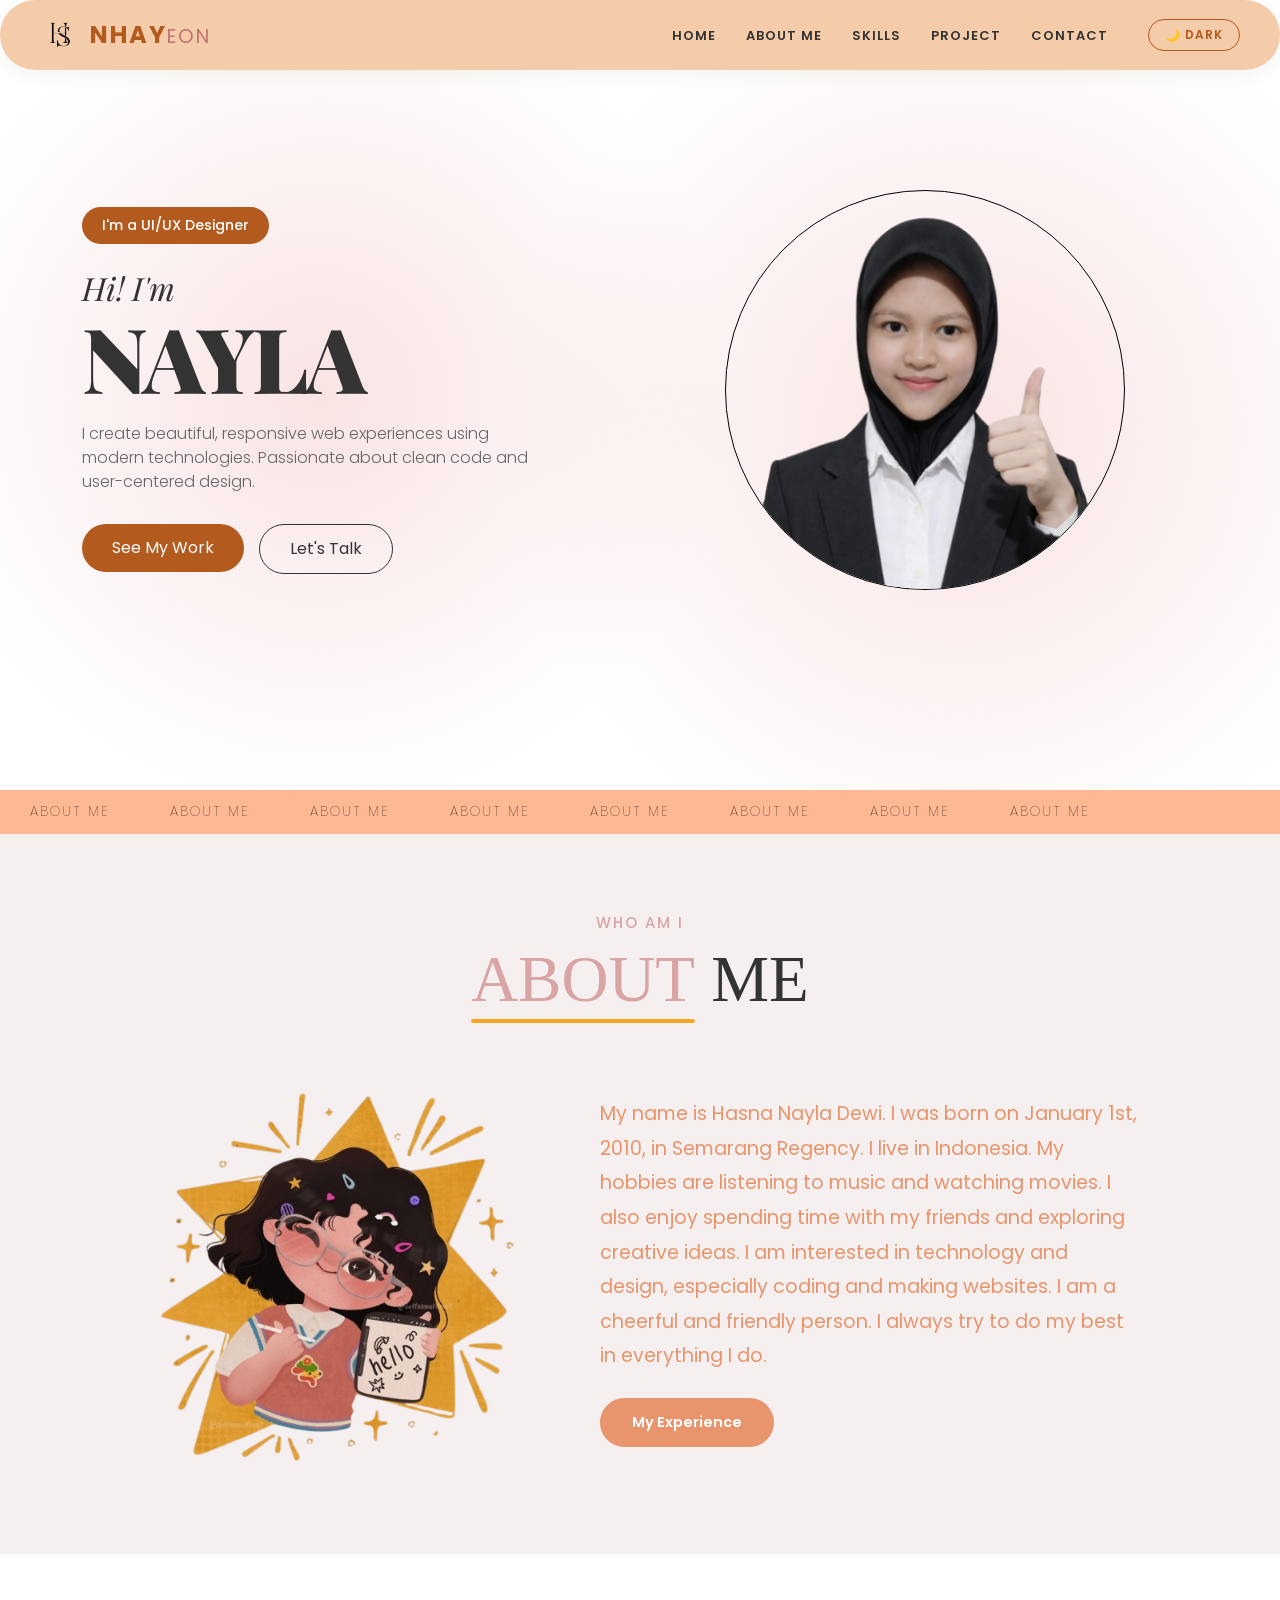
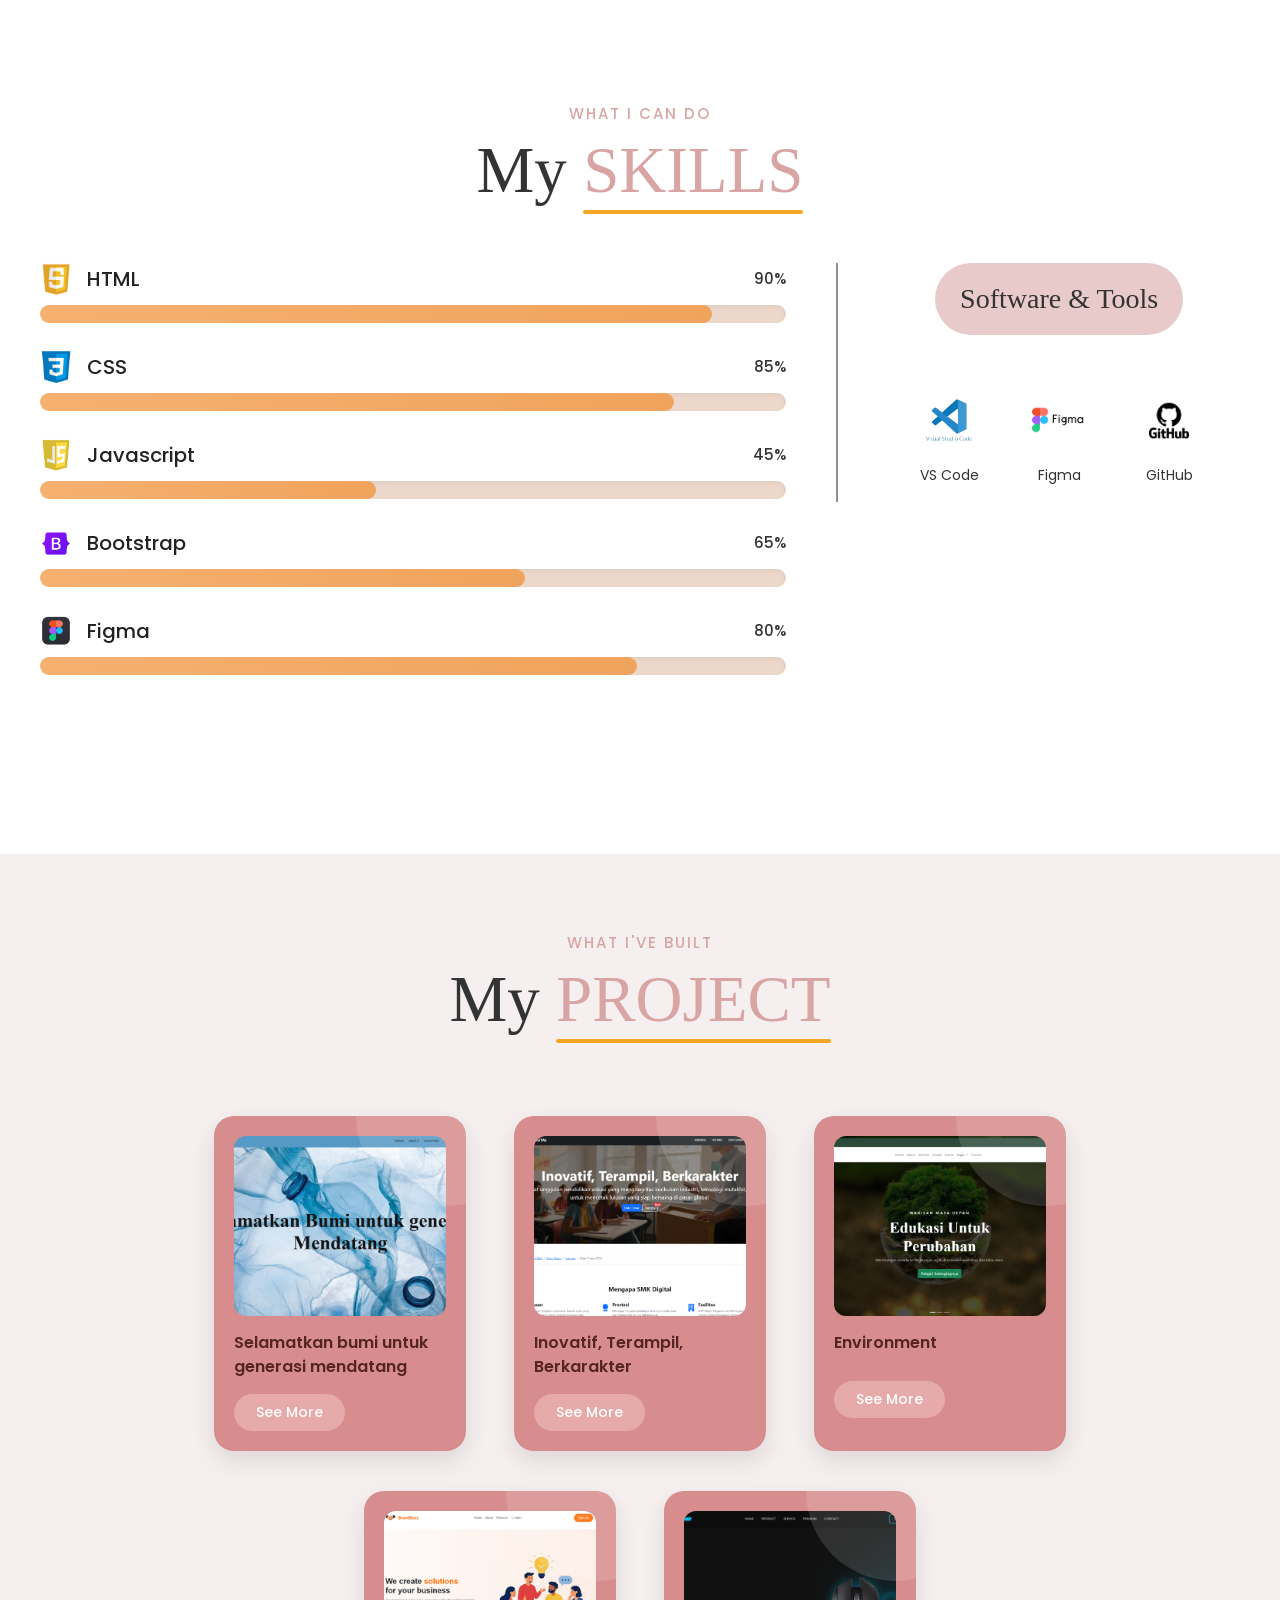
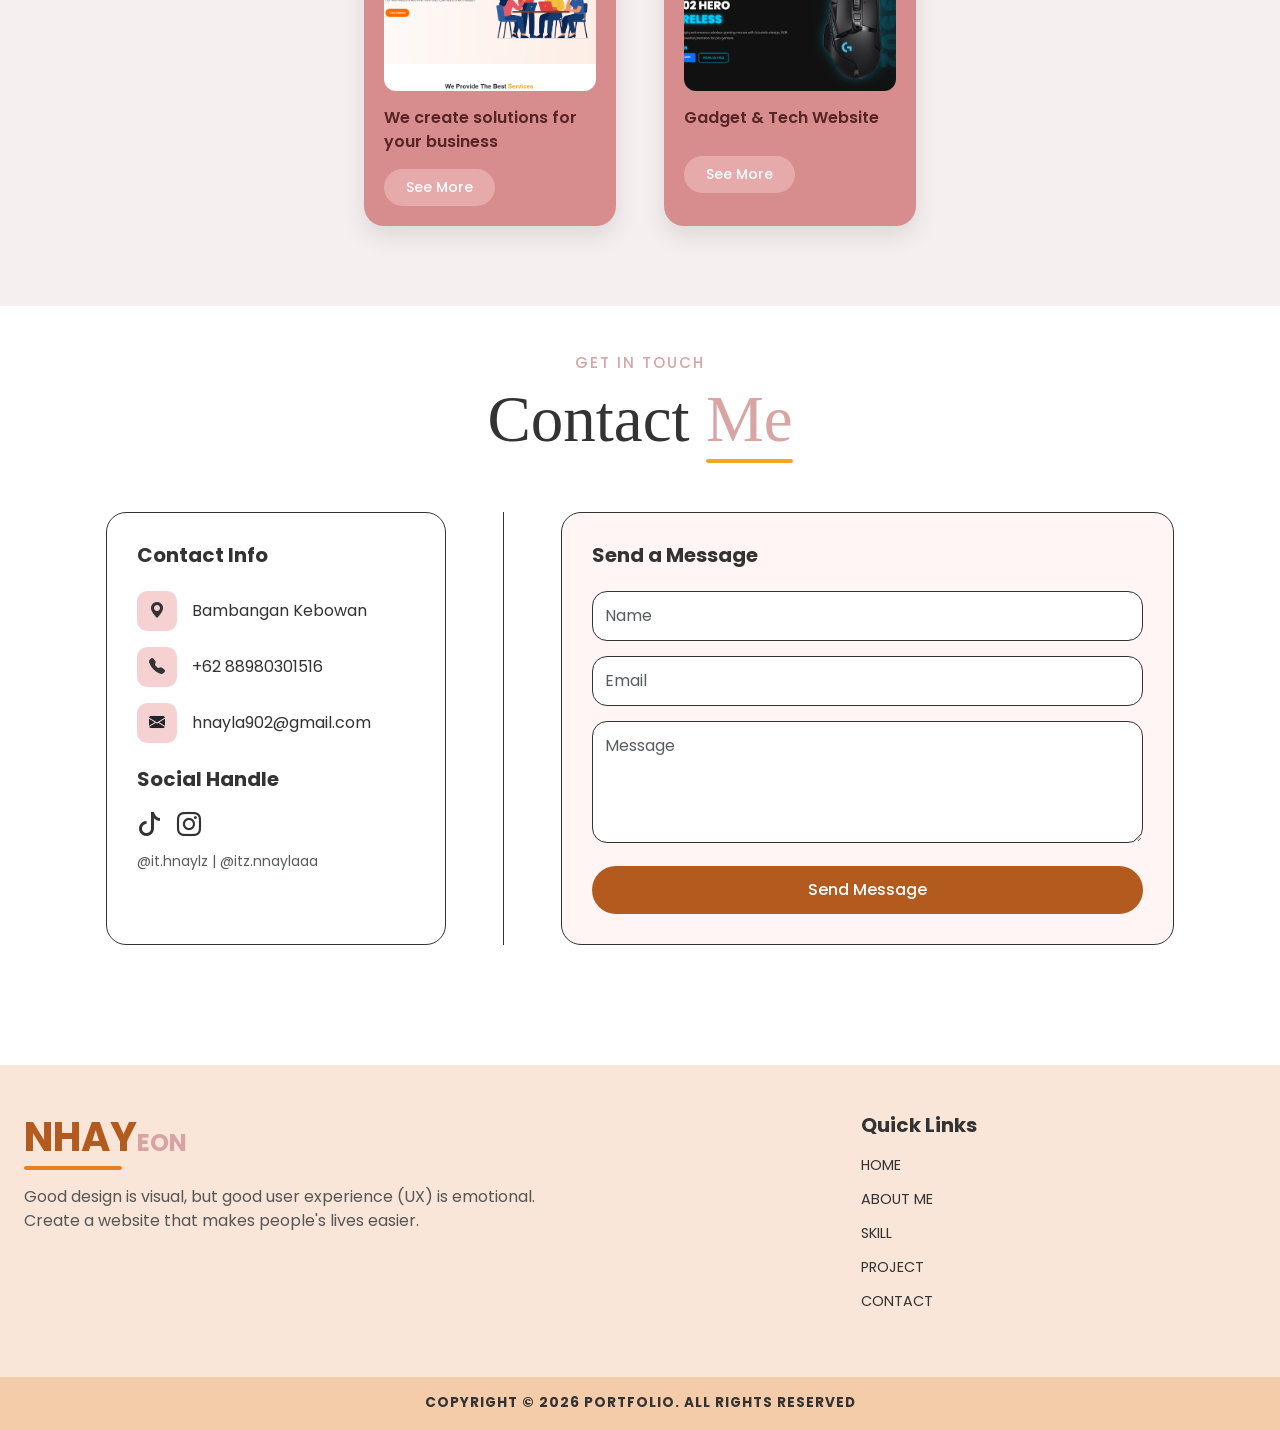
==== index.html @ 0f987a3c "Add files via upload" ====
<!DOCTYPE html>
<html lang="id">
<head>
    <meta charset="UTF-8">
    <meta name="viewport" content="width=device-width, initial-scale=1.0">
    <title>Nayla Portfolio |</title>

    <!-- Bootstrap -->
    <link href="https://cdn.jsdelivr.net/npm/bootstrap@5.3.3/dist/css/bootstrap.min.css" rel="stylesheet">
    <!-- Icons -->
    <link rel="stylesheet" href="https://cdn.jsdelivr.net/npm/bootstrap-icons@1.11.0/font/bootstrap-icons.css">
    <!-- Animation -->
    <link rel="stylesheet" href="https://cdnjs.cloudflare.com/ajax/libs/animate.css/4.1.1/animate.min.css"/>
    <!-- Google Font -->
    <link href="https://fonts.googleapis.com/css2?family=Poppins:wght@300;400;500;600;700&family=Playfair+Display:wght@700&family=Great+Vibes&display=swap" rel="stylesheet">
    <!-- CSS -->
    <link rel="stylesheet" href="style.css">
</head>

<body>

<!-- HEADER -->
<header class="sticky-top animate__animated animate__fadeIn">
    <nav class="navbar d-flex justify-content-between align-items-center">

        <div class="logo">
            <img src="img/logo.png" alt="Logo" width="40" height="40">
            <div>NHAY<span>EON</span></div>
        </div>

        <ul class="nav-links mb-0">
            <li><a href="#hero">HOME</a></li>
            <li><a href="#about">ABOUT ME</a></li>
            <li><a href="#skill">SKILLS</a></li>
            <li><a href="#project">PROJECT</a></li>
            <li><a href="#contact">CONTACT</a></li>

        <!-- DARK MODE TOGGLE — tambahan -->
        <button class="dark-toggle" id="darkToggle" aria-label="Toggle dark mode">
            <span class="icon-moon">🌙 DARK</span>
            <span class="icon-sun">☀️ LIGHT</span>
        </button>
        </ul>
    </nav>
</header>


<!-- HERO -->
<section id="hero">
    <div class="container">
        <div class="row align-items-center gy-5">

            <div class="col-lg-6 animate__animated animate__fadeInLeft">

                <div class="badge-uiux">I'm a UI/UX Designer</div>

                <div class="hero-title-sub">Hi! I'm</div>

                <h1 class="hero-title-main">NAYLA</h1>

                <p class="hero-desc">
                    I create beautiful, responsive web experiences using modern technologies.
                    Passionate about clean code and user-centered design.
                </p>

                <div class="d-flex">
                    <a href="#project" style="color: inherit; text-decoration: none;"><button class="btn btn-work">See My Work</button></a>
                    <button class="btn btn-talk">Let's Talk</button>
                </div>

            </div>

            <div class="col-lg-6 profile-section animate__animated animate__zoomIn">

                <div class="profile-img-container">
                    <img src="img/foto1.png" alt="Nayla Profile" class="profile-img-main">
                    <div class="profile-circle-pulse"></div>
                </div>

            </div>

        </div>
    </div>
</section>


<!-- MARQUEE -->
<div class="marquee-wrap">
    <div class="marquee-inner">
        <span>About Me</span>
        <span>About Me</span>
        <span>About Me</span>
        <span>About Me</span>
        <span>About Me</span>
        <span>About Me</span>
        <span>About Me</span>
        <span>About Me</span>
    </div>
</div>


<!-- ABOUT -->
<section id="about">

    <h5 class="small-title">WHO AM I</h5>

    <h1 class="main-title">
        <span>ABOUT</span> ME
    </h1>

    <div class="about-inner reveal">

        <div class="about-image">
            <img src="img/about.png" alt="Hasna Nayla">
        </div>

        <div class="about-text">

            <p>
                My name is Hasna Nayla Dewi. I was born on January 1st, 2010, in Semarang Regency.
                I live in Indonesia. My hobbies are listening to music and watching movies.
                I also enjoy spending time with my friends and exploring creative ideas.

                I am interested in technology and design, especially coding and making websites.
                I am a cheerful and friendly person. I always try to do my best in everything I do.
            </p>

            <a href="./experience.html" class="btn-experience">My Experience</a>

        </div>

    </div>

</section>


<!-- SKILLS -->
<section class="skills-section" id="skill">

    <div class="skills-container">

        <h5 class="small-title">WHAT I CAN DO</h5>

        <h1 class="main-title">
            My <span>SKILLS</span>
        </h1>

        <div class="skills-wrapper">

            <!-- KIRI -->
            <div class="left-side">

                <div class="skill">

                    <div class="skill-top">
                        <div class="skill-name">
                            <img src="img/HTML.png" alt="" class="skill-icon">
                            HTML
                        </div>

                        <div class="percent">90%</div>
                    </div>

                    <div class="progress">
                        <div class="progress-bar" style="width:90%;"></div>
                    </div>

                </div>

                <div class="skill">

                    <div class="skill-top">
                        <div class="skill-name">
                            <img src="img/CSS.jpg" alt="" class="skill-icon">
                            CSS
                        </div>

                        <div class="percent">85%</div>
                    </div>

                    <div class="progress">
                        <div class="progress-bar" style="width:85%;"></div>
                    </div>

                </div>

                <div class="skill">

                    <div class="skill-top">
                        <div class="skill-name">
                            <img src="img/Java script.png" alt="" class="skill-icon">
                            Javascript
                        </div>

                        <div class="percent">45%</div>
                    </div>

                    <div class="progress">
                        <div class="progress-bar" style="width:45%;"></div>
                    </div>

                </div>

                <div class="skill">

                    <div class="skill-top">
                        <div class="skill-name">
                            <img src="img/Bootstrap.png" alt="" class="skill-icon">
                            Bootstrap
                        </div>

                        <div class="percent">65%</div>
                    </div>

                    <div class="progress">
                        <div class="progress-bar" style="width:65%;"></div>
                    </div>

                </div>

                <div class="skill">

                    <div class="skill-top">
                        <div class="skill-name">
                            <img src="img/figma (2).png" alt="" class="skill-icon">
                            Figma
                        </div>

                        <div class="percent">80%</div>
                    </div>

                    <div class="progress">
                        <div class="progress-bar" style="width:80%;"></div>
                    </div>

                </div>

            </div>


            <!-- KANAN -->
            <div class="right-side">

                <div class="tools-title">
                    Software & Tools
                </div>

                <div class="tools">

                    <div class="tool">
                        <img src="img/vcode.png" alt="" class="tool-img">
                        <p>VS Code</p>
                    </div>

                    <div class="tool">
                        <img src="img/figma.png" alt="" class="tool-img">
                        <p>Figma</p>
                    </div>

                    <div class="tool">
                        <img src="img/github.png" alt="" class="tool-img">
                        <p>GitHub</p>
                    </div>

                </div>

            </div>

        </div>

    </div>

</section>


<!-- PROJECT -->
<section class="project-section" id="project">

    <div class="container-fluid px-4">

        <h5 class="small-title">WHAT I'VE BUILT</h5>

        <h1 class="main-title">
            My <span>PROJECT</span>
        </h1>

        <!-- CARD -->
        <div class="row justify-content-center gx-5 gy-4 mt-4">

            <div class="col-lg-3 col-md-4 col-10">
                <div class="card-project">
                    <img src="img/project (1).png" alt="">
                    <h5>Selamatkan bumi untuk generasi mendatang</h5>
                    <a href="https://hnayla902-cell.github.io/kolaborasi-1/" target="_blank">
                    <button>See More</button></a>
                </div>
            </div>

            <div class="col-lg-3 col-md-4 col-10">
                <div class="card-project">
                    <img src="img/project (2).png" alt="">
                    <h5>Inovatif, Terampil, Berkarakter</h5>
                    <a href="https://hnayla902-cell.github.io/tugas2-bootstrap/" target="_blank">
                    <button>See More</button>
                    </a>
                </div>
            </div>

            <div class="col-lg-3 col-md-4 col-10">
                <div class="card-project">
                    <img src="img/project (3).png" alt="">
                    <h5>Environment</h5>
                    <a href="https://hnayla902-cell.github.io/tugas3-environment/" target="_blank">
                    <button>See More</button>
                    </a>
                </div>
            </div>

        </div>

        <!-- BOTTOM CARD -->
        <div class="row justify-content-center gx-5 gy-4 mt-3">

            <div class="col-lg-3 col-md-4 col-10">
                <div class="card-project">
                    <img src="img/project (4).png" alt="">
                    <h5>We create solutions for your business</h5>
                    <a href="https://hnayla902-cell.github.io/tugas-4/" target="_blank">
                    <button>See More</button>
                    </a>
                </div>
            </div>

            <div class="col-lg-3 col-md-4 col-10">
                <div class="card-project">
                    <img src="img/project (5).png" alt="">
                    <h5>Gadget & Tech Website</h5>
                    <a href="https://hnayla902-cell.github.io/tugas-5/" target="_blank">
                    <button>See More</button>
                    </a>
                </div>
            </div>

        </div>

    </div>

</section>


<br><br>


<!-- CONTACT -->
<div class="container mb-5" id="contact">
    <div class="container-fluid px-4">

        <h5 class="small-title">GET IN TOUCH</h5>

        <h1 class="main-title">
            Contact <span>Me</span>
        </h1>

        <div class="row g-4 align-items-stretch">

            <!-- KIRI -->
            <div class="col-md-4 animate__animated animate__fadeInLeft">
                <div class="info-card">

                    <h5 class="fw-bold mb-4">Contact Info</h5>

                    <div class="d-flex align-items-center mb-3">
                        <div class="icon-box">
                            <a href="https://maps.app.goo.gl/WXdo3cpwNAMryrCG6" style="color: inherit; text-decoration: none;">
                              <i class="bi bi-geo-alt-fill"></i>
                            </a>
                        </div>
                        <span>Bambangan Kebowan</span>
                    </div>

                    <div class="d-flex align-items-center mb-3">
                        <div class="icon-box">
                            <a href="https://wa.me/qr/FAAOBJXTXY5ZD1" style="color: inherit; text-decoration: none;">
                            <i class="bi bi-telephone-fill"></i>
                            </a>
                        </div>
                        <span>+62 88980301516</span>
                    </div>

                    <div class="d-flex align-items-center mb-4">
                        <div class="icon-box text-dark">
                            <a href="mailto:hnayla902@gmail.com" style="color: inherit; text-decoration: none;">
                            <i class="bi bi-envelope-fill"></i>
                            </a>
                        </div>
                        <span>hnayla902@gmail.com</span>
                    </div>

                    <h5 class="fw-bold mb-3">Social Handle</h5>

                    <div class="d-flex gap-3 fs-4">

                        <a href="https://www.tiktok.com/@it.hnaylz?_r=1&_t=ZS-96N2qvSGrjd" target="_blank" style="color: inherit; text-decoration: none;">
                        <i class="bi bi-tiktok"></i>
                        </a>

                        <a href="https://www.instagram.com/itz.nnaylaaa?igsh=MW1uc25hOW0zZWNlaA==" target="_blank" style="color: inherit; text-decoration: none;">
                        <i class="bi bi-instagram"></i>
                        </a>

                    </div>

                    <small class="text-muted mt-2 d-block">
                        @it.hnaylz | @itz.nnaylaaa
                    </small>

                </div>
            </div>

            <!-- LINE -->
            <div class="col-md-1 d-none d-md-block">
                <div class="vertical-line"></div>
            </div>

            <!-- KANAN -->
            <div class="col-md-7 animate__animated animate__fadeInRight">
                <div class="form-card">

                    <h5 class="fw-bold mb-4">Send a Message</h5>

                    <form>
                        <input type="text" class="form-control" placeholder="Name">

                        <input type="email" class="form-control" placeholder="Email">

                        <textarea class="form-control" rows="4" placeholder="Message"></textarea>

                        <button type="submit" class="btn btn-send mt-2">
                            Send Message
                        </button>
                    </form>

                </div>
            </div>

        </div>
    </div>
</div>

<br/>

<!-- FOOTER -->
<footer class="footer-top py-5 mt-5">

    <div class="container-fluid px-4">

        <div class="row align-items-start gy-4">

            <!-- KIRI -->
            <div class="col-md-8 mb-4 mb-md-0" data-aos="fade-up">

                <div class="logo-wrapper">

                    <h3 class="fw-bold nhay-logo mb-0">
                        NHAY<span>EON</span>
                    </h3>

                    <div class="line-decor"></div>

                </div>

                <p class="text-muted">
                    Good design is visual, but good user experience (UX) is emotional.
                    <br>
                    Create a website that makes people's lives easier.
                </p>

            </div>

            <!-- KANAN -->
            <div class="col-md-4">

                <h5 class="fw-bold mb-3">Quick Links</h5>

                <ul class="list-unstyled quick-links">

                    <li><a href="#hero">HOME</a></li>

                    <li><a href="#about">ABOUT ME</a></li>

                    <li><a href="#skill">SKILL</a></li>

                    <li><a href="#project">PROJECT</a></li>

                    <li><a href="#contact">CONTACT</a></li>

                </ul>

            </div>

        </div>

    </div>

</footer>

<!-- COPYRIGHT -->
<div class="copyright py-3 text-center">
    <p class="mb-0 fw-bold">
        COPYRIGHT © 2026 PORTFOLIO. ALL RIGHTS RESERVED
    </p>
</div>

<!-- SCRIPT -->
<script src="https://unpkg.com/aos@2.3.1/dist/aos.js"></script>

<script>
    AOS.init({
        duration: 1000,
        once: true
    });
</script>

<script src="https://cdn.jsdelivr.net/npm/bootstrap@5.3.0/dist/js/bootstrap.bundle.min.js"></script>

<!-- DARK MODE SCRIPT  -->
<script>
    const toggleBtn = document.getElementById('darkToggle');
    const body = document.body;

    // Cek preferensi tersimpan
    if(localStorage.getItem('darkMode') === 'enabled'){
        body.classList.add('dark-mode');
    }

    toggleBtn.addEventListener('click', function(){
        body.classList.toggle('dark-mode');
        if(body.classList.contains('dark-mode')){
            localStorage.setItem('darkMode', 'enabled');
        } else {
            localStorage.setItem('darkMode', 'disabled');
        }
    });
</script>

</body>
</html>
---- style.css ----
*{ 
    margin: 0;
    padding: 0;
    box-sizing: border-box;
}

:root{
    --accent-peach:#f7e6d4;
    --soft-pink:rgba(245, 209, 209, 0.6);
    --primary-brown:#b35a1f;
    --dark-text:#333;
}

body{ 
    font-family:'Poppins',sans-serif;
    overflow-x:hidden;
    background-color:#fff;
    color:var(--dark-text);
    margin:0;
}

/* Navbar Styling */
header{
    padding: 0;
}

.navbar{
    background-color:#f5ccaa !important;
    backdrop-filter:blur(10px);
    -webkit-backdrop-filter:blur(10px);
    margin:0 auto;
    width:100%;
    border-radius:50px;
    border:none;
    padding:15px 40px;
    box-shadow:0 4px 20px rgba(0, 0, 0, 0.05);
}

.logo{
    display:flex;
    align-items:center;
    gap:10px;
    font-weight:700;
    font-size:1.5rem;
    letter-spacing:2px;
    color:#B35A1F;
    transition:transform 0.3s ease;
    cursor:pointer;
}

.logo span{
    font-size:0.8em;
    font-weight:400;
    color:#c07474;
}

.logo:hover{
    transform:scale(1.05);
}

.nav-links{
    list-style:none;
    display:flex;
    align-items:center;
    gap:30px;
}

.nav-links a{
    position:relative;
    text-decoration:none !important;
    color:#333 !important;
    font-size:13px;
    font-weight:600;
    letter-spacing:1px;
    transition:0.3s ease;
    display:inline-block;
}

.nav-links a::after{
    content:'';
    position:absolute;
    width:0;
    height:2px;
    bottom:-4px;
    left:50%;
    background-color:#B35A1F;
    transition:all 0.3s ease-in-out;
    transform:translateX(-50%);
}

.nav-links a:hover::after{
    width:100%;
}

/* Navbar Scroll Effect */
.navbar.scrolled{
    background-color:rgba(247, 230, 212, 0.95);
    box-shadow:0 10px 30px rgba(0, 0, 0, 0.1);
    margin-top:10px;
}

/* Animasi Navbar */
.nav-links li{
    animation:fadeInDown 0.5s ease forwards;
    opacity:0;
}

.nav-links li:nth-child(1){ animation-delay:0.1s; }
.nav-links li:nth-child(2){ animation-delay:0.2s; }
.nav-links li:nth-child(3){ animation-delay:0.3s; }
.nav-links li:nth-child(4){ animation-delay:0.4s; }
.nav-links li:nth-child(5){ animation-delay:0.5s; }

@keyframes fadeInDown{
    from{
        opacity:0;
        transform:translateY(-20px);
    }
    to{
        opacity:1;
        transform:translateY(0);
    }
}

/* Hero Section */
#hero{
    padding:120px 0;
    position:relative;
    background-image:
        radial-gradient(circle at 25% 45%, var(--soft-pink) 0%, rgba(255, 255, 255, 0) 40%),
        radial-gradient(circle at 75% 50%, var(--soft-pink) 0%, rgba(255, 255, 255, 0) 45%);
    background-repeat:no-repeat;
    overflow:hidden;
}

.badge-uiux{
    background-color:var(--primary-brown);
    color:white;
    padding:8px 20px;
    border-radius:50px;
    font-size:14px;
    display:inline-block;
    margin-bottom:20px;
    font-weight:500;
}

.hero-title-sub{
    font-family:'Playfair Display',serif;
    font-style:italic;
    font-size:32px;
    color:var(--dark-text);
}

.hero-title-main{
    font-family:'Playfair Display',serif;
    font-size:clamp(60px, 8vw, 90px);
    font-weight:900;
    line-height:1;
    margin-bottom:20px;
    letter-spacing:-3px;
    color:var(--dark-text);
}

.hero-desc{
    color:#666;
    max-width:450px;
    margin-bottom:30px;
    font-weight:300;
}

/* Buttons */
.btn-work{
    background-color:var(--primary-brown);
    color:white;
    border-radius:50px;
    padding:12px 30px;
    border:none;
    margin-right:15px;
    transition:0.3s;
}

.btn-talk{
    background-color:transparent;
    color:var(--dark-text);
    border:1px solid var(--dark-text);
    border-radius:50px;
    padding:12px 30px;
    transition:0.3s;
}

.btn-work:hover,
.btn-talk:hover{
    transform:scale(1.05);
}

/* Profile */
.profile-section{
    position:relative;
    display:flex;
    justify-content:center;
    align-items:center;
}

.profile-img-container{
    position:relative;
    width:400px;
    height:400px;
    z-index:10;
}

.profile-img-main{
    width:100%;
    height:100%;
    object-fit:cover;
    border-radius:50%;
    border:1.5px solid #000;
    position:relative;
    z-index:5;
}

.profile-circle-pulse{
    position:absolute;
    top:-10px;
    left:-10px;
    right:-10px;
    bottom:-10px;
    border:2px solid var(--soft-pink);
    border-radius:50%;
    opacity:0;
    animation:pulse-ring 2.5s cubic-bezier(0.215, 0.61, 0.355, 1) infinite;
    z-index:1;
}

@keyframes pulse-ring{
    0%{
        transform:scale(0.95);
        opacity:0;
    }
    50%{
        opacity:0.8;
    }
    100%{
        transform:scale(1.15);
        opacity:0;
    }
}

/* MARQUEE */
.marquee-wrap{
    background:#ffb894;
    color:#000000;
    padding:12px 0;
    overflow:hidden;
    position:relative;
    z-index:1;
    transition:background 0.4s;
}

.marquee-inner{
    display:flex;
    white-space:nowrap;
    animation:marquee 18s linear infinite;
}

.marquee-inner span{
    font-size:0.85rem;
    letter-spacing:2px;
    text-transform:uppercase;
    font-weight:100;
    padding:0 30px;
}

@keyframes marquee{
    from{ transform:translateX(0); }
    to{ transform:translateX(-50%); }
}

/* SECTIONS */
section{
    width:100%;
    min-height:80vh;
    padding:80px 60px;
    position:relative;
    z-index:1;
}

.section-label{
    text-align:center;
    font-size:0.72rem;
    letter-spacing:3px;
    text-transform:uppercase;
    color:#c4a090;
    margin-bottom:8px;
}

/* TITLE */
.small-title{
    text-align:center;
    color:#d8a5a5;
    letter-spacing:2px;
    font-size:15px;
    margin-bottom:15px;
    animation:fadeDown 1s ease;
}

.main-title{
    text-align:center;
    font-size:65px;
    font-family:Georgia, serif;
    line-height:1;
    margin-bottom:60px;
    animation:zoomIn 1s ease;
}

.main-title span{
    color:#d9a4a4;
    position:relative;
}

.main-title span::after{
    content:'';
    width:100%;
    height:4px;
    background:#f5a623;
    position:absolute;
    left:0;
    bottom:-8px;
    border-radius:10px;
}

/* ABOUT */
#about{
    background:#f6efef;
}

.about-inner{
    display:flex;
    align-items:center;
    justify-content:center;
    gap:60px;
    max-width:1000px;
    margin:0 auto;
}

.about-image{
    flex-shrink:0;
}

.about-image img{
    width:400px;
    height:auto;
    display:block;
}

/* Button Experience */
.btn-experience{
    display:inline-block;
    background-color:#e8956d;
    color:#ffffff !important;
    padding:12px 30px;
    border-radius:50px;
    text-decoration:none;
    font-weight:600;
    font-size:0.9rem;
    transition:all 0.3s ease;
    border:2px solid #e8956d;
}

.btn-experience:hover{
    background-color:transparent;
    color:#e8956d !important;
    transform:translateY(-3px);
    box-shadow:0 10px 20px rgba(232, 149, 109, 0.3);
}

@keyframes sway{
    0%,100%{
        transform:rotate(-5deg) scale(1);
    }
    50%{
        transform:rotate(5deg) scale(1.05);
    }
}

.about-text p{
    font-size:120%;
    line-height:1.8;
    color:#e8956d;
    margin-bottom:24px;
}

/* SKILLS */

.skills-section{
    width:100%;
    min-height:100vh;
    display:flex;
    justify-content:center;
    align-items:center;
    padding:80px 40px;
}

.skills-container{
    width:100%;
    max-width:1200px;
    margin:auto;
}

.skills-wrapper{
    display:flex;
    justify-content:space-between;
    align-items:flex-start;
    gap:50px;
}

.left-side{
    width:65%;
    animation:leftSlide 1.2s ease;
}

.right-side{
    width:35%;
    border-left:2px solid #8f8f8f;
    padding-left:40px;
    animation:rightSlide 1.2s ease;
}

/* Skill Item */

.skill{
    margin-bottom:28px;
}

.skill-top{
    display:flex;
    justify-content:space-between;
    align-items:center;
    margin-bottom:10px;
}

.skill-name{
    display:flex;
    align-items:center;
    gap:15px;
    font-size:20px;
    font-weight:500;
    color:#222;
}

.skill-icon{
    width:32px;
    height:32px;
    object-fit:contain;
    animation:float 3s ease-in-out infinite;
}

.percent{
    font-size:15px;
    color:#333;
    font-weight:500;
}

.progress{
    height:18px;
    border-radius:50px;
    background:#edd7cb;
    overflow:hidden;
    box-shadow:inset 0 2px 5px rgba(0,0,0,0.05);
}

.progress-bar{
    height:100%;
    border-radius:50px;
    background:linear-gradient(90deg,#f6b16f,#f0a35c);
    animation:load 2s ease forwards;
    position:relative;
}

.progress-bar::after{
    content:'';
    position:absolute;
    top:0;
    left:-100px;
    width:80px;
    height:100%;
    background:rgba(255,255,255,0.5);
    transform:skewX(-20deg);
    animation:shine 3s infinite;
}

/* Tools */

.tools-title{
    background:#e8caca;
    padding:15px 25px;
    border-radius:50px;
    width:fit-content;
    font-size:28px;
    font-family:Georgia, serif;
    margin:0 auto 50px;
    animation:pulse 2s infinite;
    text-align:center;
}

.tools{
    display:flex;
    justify-content:center;
    align-items:center;
    gap:40px;
    flex-wrap:wrap;
}

.tool{
    text-align:center;
    transition:0.4s;
}

.tool:hover{
    transform:translateY(-10px) scale(1.08);
}

.tool-img{
    width:70px;
    height:70px;
    object-fit:contain;
    transition:.4s;
}

.tool:hover .tool-img{
    transform:translateY(-10px) scale(1.1) rotate(3deg);
}

.tool p{
    font-size:14px;
    margin-top:10px;
    color:#333;
}

/* ANIMATION */

@keyframes load{
    from{
        width:0;
    }
}

@keyframes shine{
    0%{
        left:-100px;
    }
    100%{
        left:120%;
    }
}

@keyframes float{
    0%,100%{
        transform:translateY(0);
    }
    50%{
        transform:translateY(-5px);
    }
}

@keyframes pulse{
    0%{
        transform:scale(1);
    }
    50%{
        transform:scale(1.03);
    }
    100%{
        transform:scale(1);
    }
}

@keyframes fadeDown{
    from{
        opacity:0;
        transform:translateY(-30px);
    }
    to{
        opacity:1;
        transform:translateY(0);
    }
}

@keyframes zoomIn{
    from{
        opacity:0;
        transform:scale(.7);
    }
    to{
        opacity:1;
        transform:scale(1);
    }
}

@keyframes leftSlide{
    from{
        opacity:0;
        transform:translateX(-60px);
    }
    to{
        opacity:1;
        transform:translateX(0);
    }
}

@keyframes rightSlide{
    from{
        opacity:0;
        transform:translateX(60px);
    }
    to{
        opacity:1;
        transform:translateX(0);
    }
}

/* RESPONSIVE */

@media(max-width:992px){

    body{
        overflow:auto;
    }

    .skills-section{
        padding:70px 25px;
    }

    .skills-wrapper{
        flex-direction:column;
        gap:50px;
    }

    .left-side,
    .right-side{
        width:100%;
    }

    .right-side{
        border-left:none;
        border-top:2px solid #999;
        padding-left:0;
        padding-top:40px;
    }

    .main-title{
        font-size:55px;
    }

    .tools{
        gap:30px;
    }

    .skill-name{
        font-size:18px;
    }
}

@media(max-width:576px){

    .main-title{
        font-size:42px;
    }

    .tools-title{
        font-size:22px;
        padding:12px 22px;
    }

    .tool-img{
        width:60px;
        height:60px;
    }

    .progress{
        height:15px;
    }
}

/* PROJECT */

.project-section{
    background:#f6efef;
    min-height:100vh;
    padding:80px 40px;
    overflow:hidden;
}

.project-container{
    width:100%;
    max-width:1200px;
    margin:auto;
}

/* CARD */

.card-project{
    background:#d78d8d;
    border-radius:20px;
    padding:20px;
    position:relative;
    overflow:hidden;
    transition:.4s;
    animation:naikTurun 4s ease-in-out infinite;
    box-shadow:0 10px 25px rgba(0,0,0,0.10);
    height:100%;
}

.card-project::before{
    content:'';
    position:absolute;
    width:180px;
    height:180px;
    background:rgba(255,255,255,0.13);
    border-radius:50%;
    top:-90px;
    right:-70px;
}

/* IMAGE */

.card-project img{
    width:100%;
    height:180px;
    object-fit:cover;
    border-radius:12px;
    transition:.4s;
}

.card-project:hover img{
    transform:scale(1.05);
}

/* TEXT */

.card-project h5{
    font-size:16px;
    color:#572424;
    margin-top:15px;
    margin-bottom:15px;
    min-height:35px;
    font-weight:600;
    line-height:1.5;
}

/* BUTTON */

.card-project button{
    border:none;
    background:#e7aaaa;
    color:white;
    padding:8px 22px;
    border-radius:30px;
    font-size:14px;
    transition:.3s;
    font-weight:500;
}

.card-project button:hover{
    background:white;
    color:#d78d8d;
}


.card-project:hover{
    transform:translateY(-10px);
    box-shadow:0 15px 35px rgba(0,0,0,0.18);
}

/* ANIMATION */

@keyframes naikTurun{
    0%{
        transform:translateY(0px);
    }
    50%{
        transform:translateY(-8px);
    }
    100%{
        transform:translateY(0px);
    }
}

/* RESPONSIVE */

@media(max-width:768px){

    .project-section{
        padding:70px 25px;
    }

    .title-project h1{
        font-size:50px;
    }

    .card-project{
        padding:18px;
    }
}

/* CONTACT */
.contact-header{
    text-align:center;
    margin-top:50px;
    margin-bottom:50px;
}

.contact-header span{
    text-transform:uppercase;
    font-size:14px;
    letter-spacing:2px;
    color:#d19a9a;
}

.contact-header h1{
    font-family:'Playfair Display',serif;
    font-size:60px;
    margin-top:10px;
}

.contact-header .text-pink{
    color:#d1a3a4;
    border-bottom:4px solid #f39c12;
}

/* Card */

.info-card{
    border:1px solid #333;
    border-radius:20px;
    padding:30px;
    height:100%;
    background:#fff;
}

.form-card{
    background-color:#fff5f5;
    border:1px solid #333;
    border-radius:20px;
    padding:30px;
    height:100%;
}

/* Form */

.form-control{
    border:1px solid #333;
    border-radius:15px;
    padding:12px;
    margin-bottom:15px;
    box-shadow:none !important;
}

.form-control:focus{
    border-color:#b35a1f;
}

/* Button */

.btn-send{
    background-color:#b35a1f;
    color:white;
    border-radius:25px;
    width:100%;
    padding:12px;
    border:none;
    transition:0.3s;
    font-weight:500;
}

.btn-send:hover{
    background-color:#8e4718;
    transform:translateY(-2px);
}

.vertical-line{
    border-left:1px solid #333;
    height:100%;
    margin:0 auto;
    width:1px;
}

/* Icon */

.icon-box{
    background-color:#f5d1d1;
    padding:8px;
    border-radius:10px;
    margin-right:15px;
    display:inline-flex;
    align-items:center;
    justify-content:center;
    width:40px;
    height:40px;
}

/* FOOTER */

.footer-top{
    background-color:#f9e6d8;
    padding:60px 0 30px;
}

.logo-wrapper{
    display:inline-block;
    margin-bottom:15px;
}

.nhay-logo{
    color:#B35A1F;
    font-size:2.5rem;
    margin-bottom:0;
}

.nhay-logo span{
    color:#D6A4A4;
    font-size:0.6em;
}

/* Line */

.line-decor{
    width:60%;
    height:4px;
    background-color:#e67e22;
    margin-top:5px;
    border-radius:20px;
}

/* Links */

.quick-links li{
    margin-bottom:10px;
    list-style:none;
}

.quick-links li a{
    text-decoration:none;
    color:#333;
    font-size:0.9rem;
    transition:0.3s;
}

.quick-links li a:hover{
    color:#b35a1f;
    padding-left:3px;
}

/* Copyright */

.copyright{
    background-color:#f5ccaa;
    font-size:0.85rem;
    letter-spacing:1px;
    padding:15px 0;
    text-align:center;
}

/* Vertical Line */

.vr{
    width:1.5px;
    background-color:#333;
    opacity:1;
}

/* MOBILE */

@media(max-width:768px){

    .contact-header h1{
        font-size:45px;
    }

    .info-card,
    .form-card{
        padding:25px;
    }

    .vertical-line,
    .vr{
        display:none;
    }

    .footer-top{
        text-align:center;
    }

    .line-decor{
        margin:auto;
        margin-top:8px;
    }
}


.dark-toggle{
    background:transparent;
    border:1.5px solid #b35a1f;
    border-radius:50px;
    padding:6px 16px;
    cursor:pointer;
    display:flex;
    align-items:center;
    gap:6px;
    transition:all 0.3s ease;
    color:#b35a1f;
    font-family:'Poppins',sans-serif;
    font-weight:600;
    font-size:12px;
    letter-spacing:1px;
    margin-left:10px;
    white-space:nowrap;
}

.dark-toggle:hover{
    background:#b35a1f;
    color:#fff;
}

.dark-toggle .icon-moon{ display:inline; }
.dark-toggle .icon-sun{ display:none; }

body.dark-mode{
    --soft-pink:rgba(140,80,80,0.35);
    --primary-brown:#d4713a;
    --dark-text:#f2ddd0;
    background-color:#251510;
    color:#f2ddd0;
    transition:background-color 0.35s ease, color 0.35s ease;
}

body.dark-mode .dark-toggle{
    border-color:#d4713a;
    color:#d4713a;
}

body.dark-mode .dark-toggle:hover{
    background:#d4713a;
    color:#251510;
}

body.dark-mode .dark-toggle .icon-moon{ display:none; }
body.dark-mode .dark-toggle .icon-sun{ display:inline; }

/* Navbar */
body.dark-mode .navbar{
    background-color:#301a10 !important;
    border-color:rgba(212,113,58,0.2);
    box-shadow:0 4px 20px rgba(0,0,0,0.3);
}

body.dark-mode .navbar.scrolled{
    background-color:rgba(45,24,12,0.97) !important;
}

body.dark-mode .nav-links a{
    color:#f2ddd0 !important;
}

body.dark-mode .logo{
    color:#d4713a;
}

body.dark-mode .logo span{
    color:#c47a7a;
}

/* Hero */
body.dark-mode #hero{
    background-color:#251510;
    background-image:
        radial-gradient(circle at 25% 45%, rgba(140,70,40,0.25) 0%, transparent 40%),
        radial-gradient(circle at 75% 50%, rgba(140,70,40,0.25) 0%, transparent 45%);
}

body.dark-mode .hero-title-sub,
body.dark-mode .hero-title-main{
    color:#f2ddd0;
}

body.dark-mode .hero-desc{
    color:#c2967a;
}

body.dark-mode .btn-talk{
    color:#f2ddd0;
    border-color:#c2967a;
}

body.dark-mode .profile-img-main{
    border-color:#d4713a;
}

/* Marquee */
body.dark-mode .marquee-wrap{
    background:#3e2416;
    color:#f2ddd0;
}

/* About */
body.dark-mode #about{
    background:#2c1810;
}

body.dark-mode .small-title{
    color:#c47a7a;
}

body.dark-mode .main-title{
    color:#f2ddd0;
}

body.dark-mode .about-text p{
    color:#d4713a;
}

body.dark-mode .btn-experience{
    background-color:#d4713a;
    border-color:#d4713a;
    color:#fff !important;
}

body.dark-mode .btn-experience:hover{
    background-color:transparent;
    color:#d4713a !important;
}

/* Skills */
body.dark-mode .skills-section{
    background:#251510;
}

body.dark-mode .skill-name{
    color:#f2ddd0;
}

body.dark-mode .percent{
    color:#c2967a;
}

body.dark-mode .progress{
    background:#4a2818;
}

body.dark-mode .right-side{
    border-left-color:#6b3820;
    border-top-color:#6b3820;
}

body.dark-mode .tools-title{
    background:#4a2818;
    color:#f2ddd0;
}

body.dark-mode .tool p{
    color:#c2967a;
}

/* Project */
body.dark-mode .project-section{
    background:#2c1810;
}

body.dark-mode .card-project{
    background:#4a2c1e;
    box-shadow:0 10px 25px rgba(0,0,0,0.35);
}

body.dark-mode .card-project h5{
    color:#f2ddd0;
}

body.dark-mode .card-project button{
    background:#6b3820;
    color:#f2ddd0;
}

body.dark-mode .card-project button:hover{
    background:#f2ddd0;
    color:#4a2c1e;
}

/* Contact */
body.dark-mode .info-card{
    background:#2c1810;
    border-color:#6b3820;
    color:#f2ddd0;
}

body.dark-mode .info-card h5,
body.dark-mode .info-card span{
    color:#f2ddd0;
}

body.dark-mode .form-card{
    background:#301a10;
    border-color:#6b3820;
    color:#f2ddd0;
}

body.dark-mode .form-card h5{
    color:#f2ddd0;
}

body.dark-mode .form-control{
    background:#251510;
    border-color:#6b3820;
    color:#f2ddd0;
}

body.dark-mode .form-control::placeholder{
    color:#7a4a30;
}

body.dark-mode .form-control:focus{
    background:#251510;
    color:#f2ddd0;
    border-color:#d4713a;
    box-shadow:none !important;
}

body.dark-mode .vertical-line{
    border-left-color:#6b3820;
}

body.dark-mode .vr{
    background-color:#6b3820;
}

body.dark-mode .icon-box{
    background-color:#4a2818;
    color:#f2ddd0;
}

body.dark-mode .icon-box a{
    color:#f2ddd0 !important;
}

body.dark-mode .info-card .d-flex.gap-3 a{
    color:#c2967a !important;
}

body.dark-mode .info-card .d-flex.gap-3 a:hover{
    color:#d4713a !important;
}

body.dark-mode .text-muted{
    color:#7a5040 !important;
}

/* Footer */
body.dark-mode .footer-top{
    background-color:#2c1810;
}

body.dark-mode .footer-top h5{
    color:#f2ddd0;
}

body.dark-mode .nhay-logo{
    color:#d4713a;
}

body.dark-mode .nhay-logo span{
    color:#c47a7a;
}

body.dark-mode .quick-links li a{
    color:#c2967a;
}

body.dark-mode .quick-links li a:hover{
    color:#d4713a;
}

body.dark-mode .copyright{
    background-color:#1e100a;
    color:#7a5040;
}
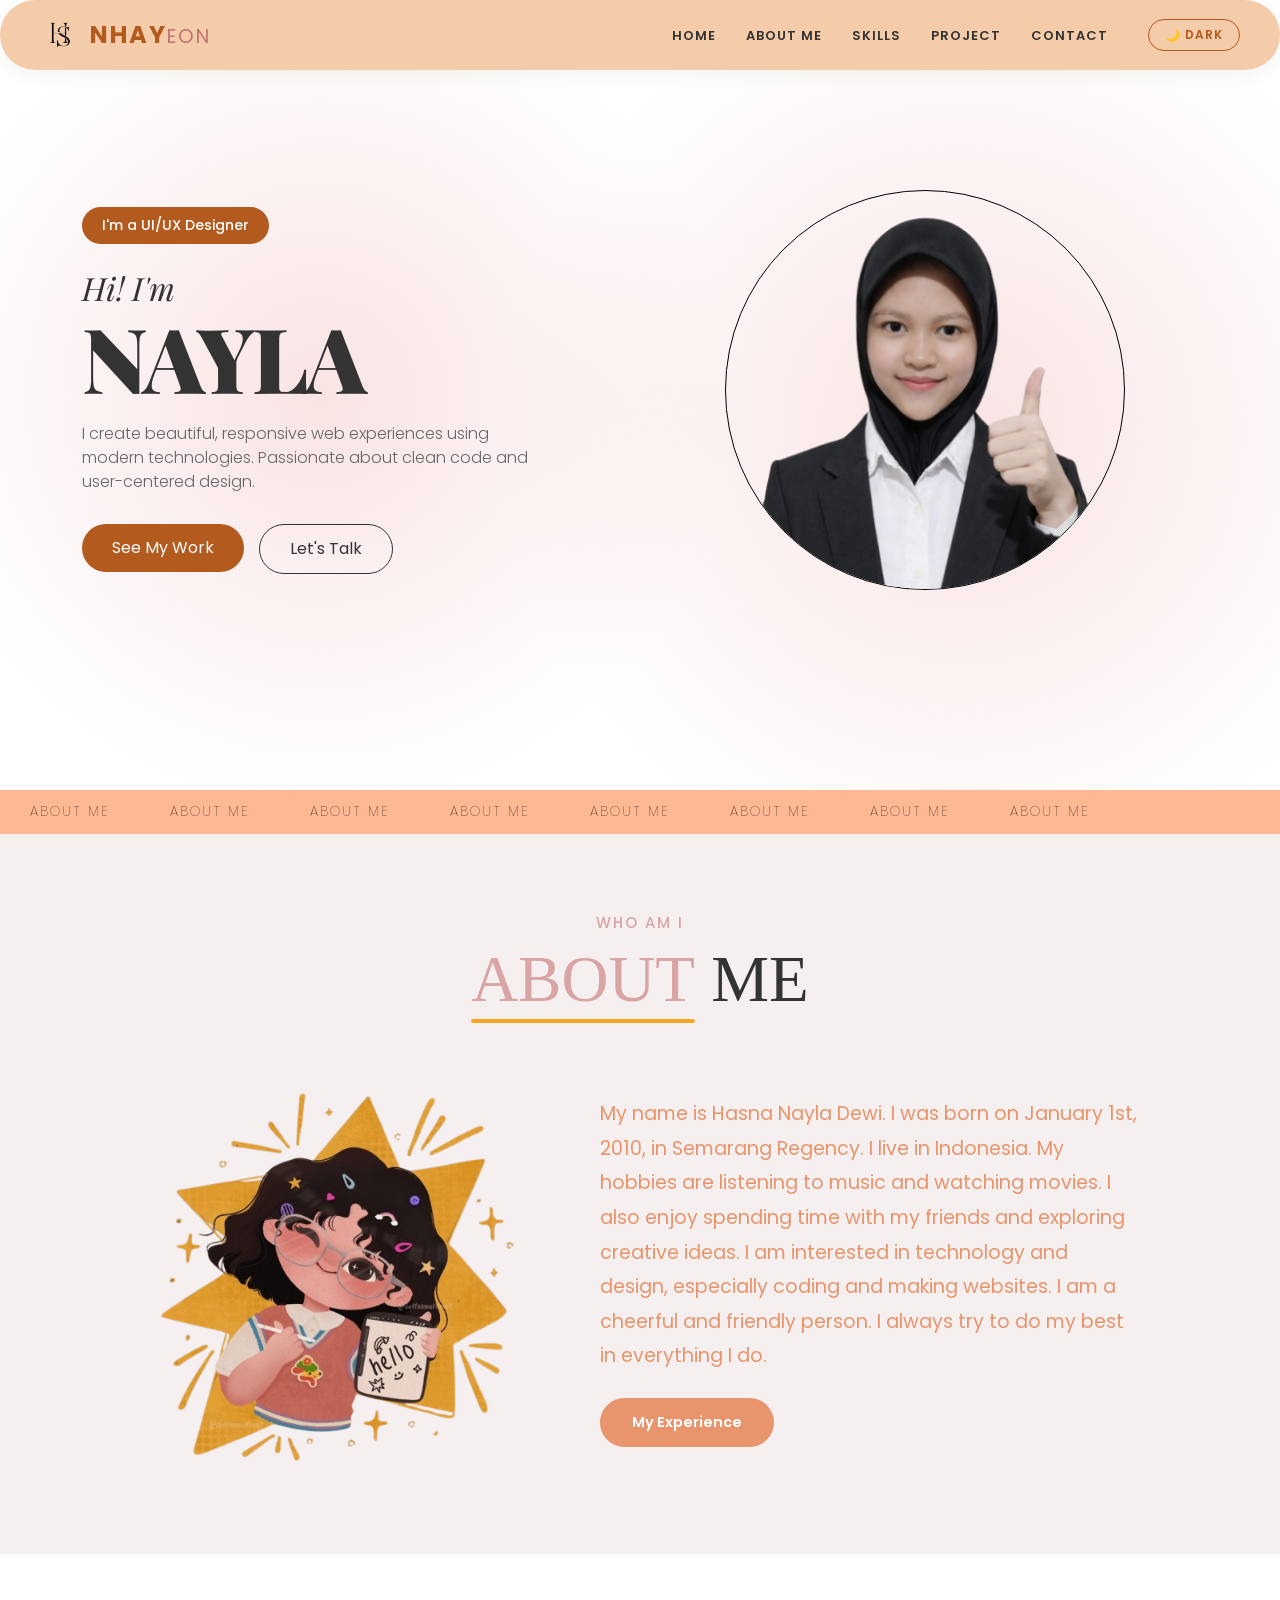
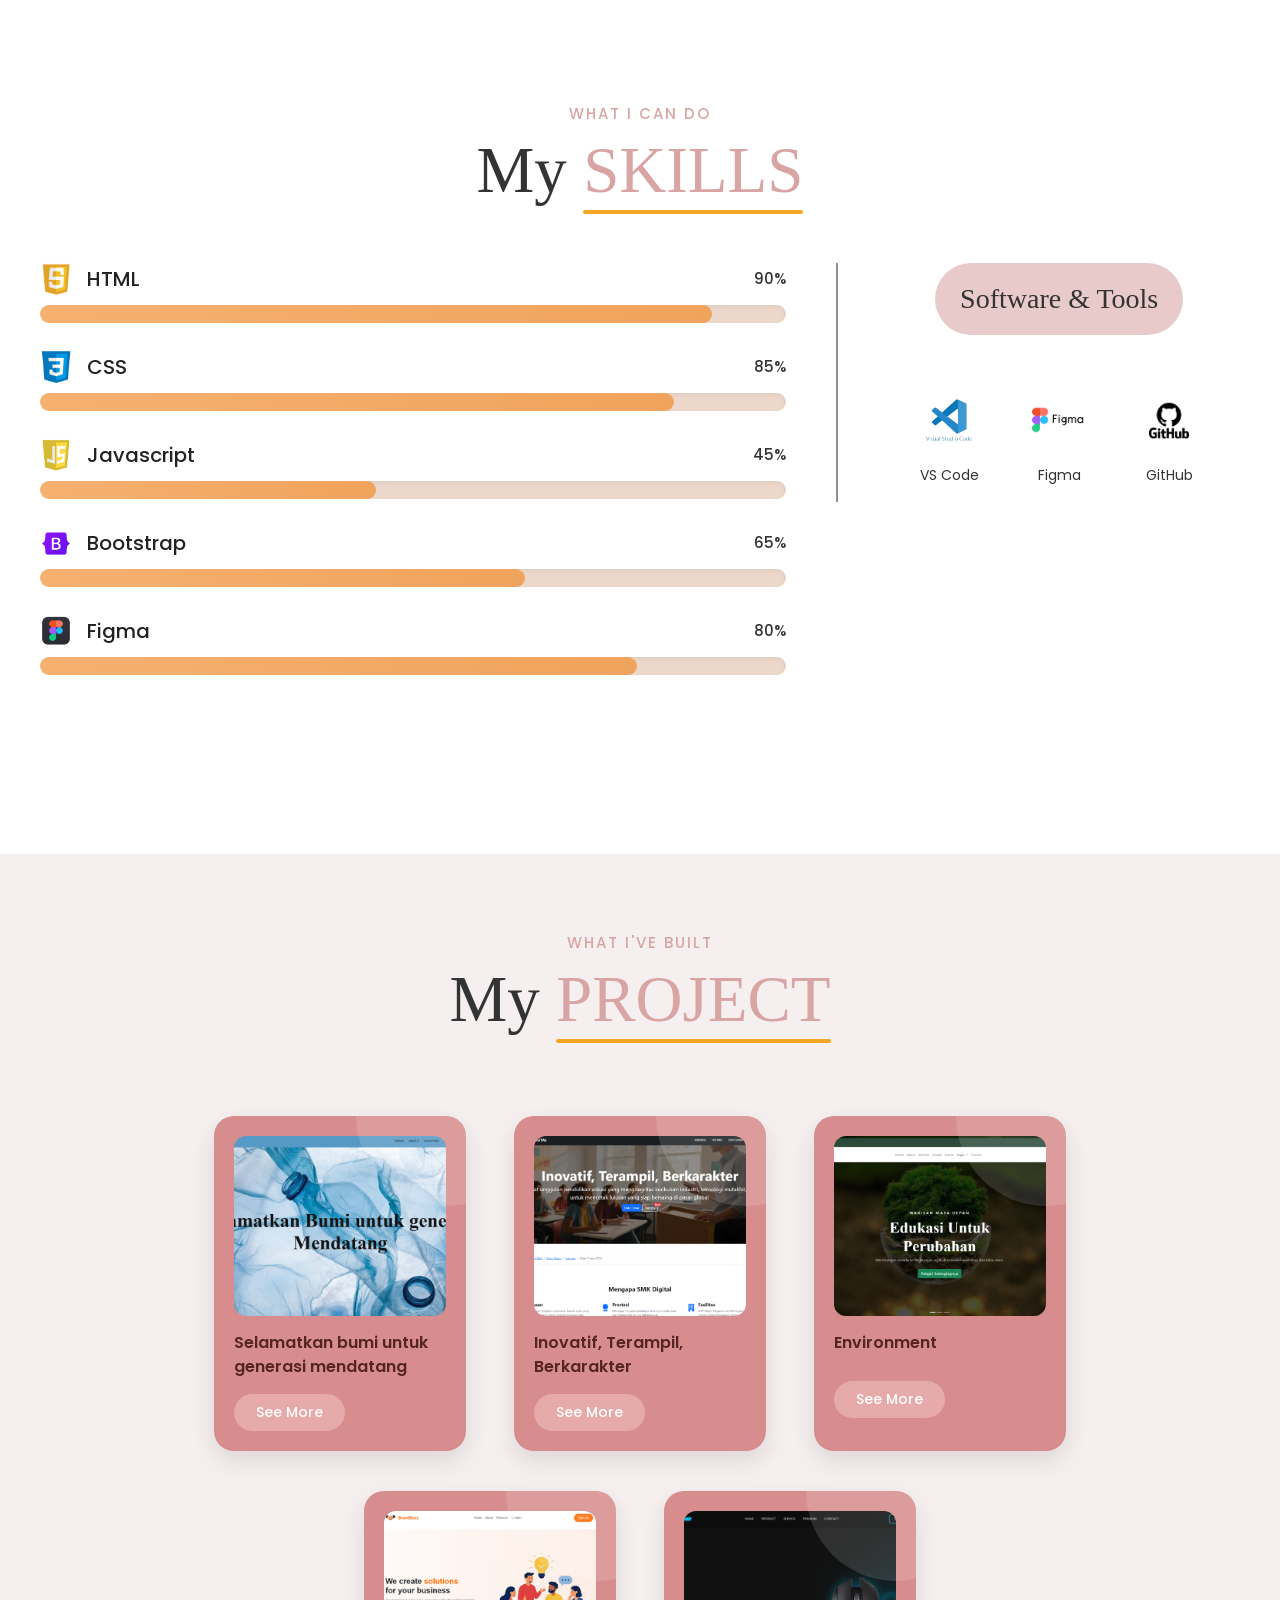
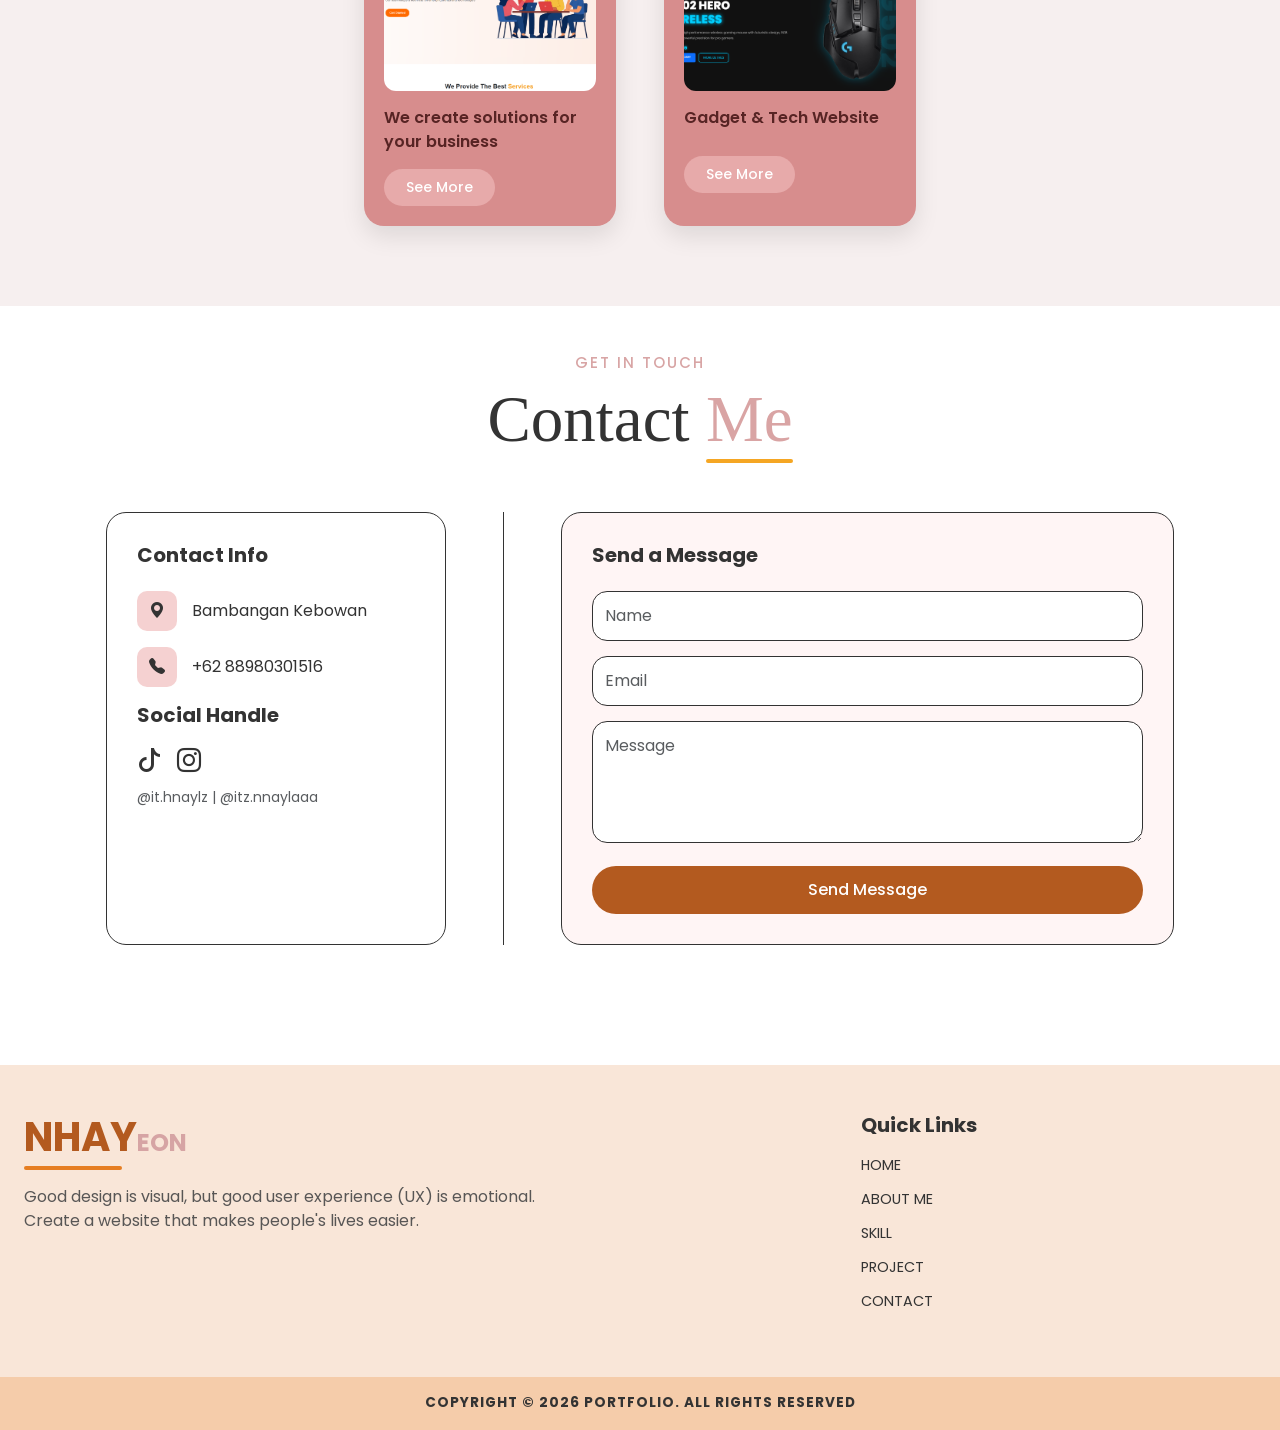
==== commit 85753a76: "Update index.html" ====
--- a/index.html
+++ b/index.html
@@ -65,7 +65,7 @@
 
                 <div class="d-flex">
                     <a href="#project" style="color: inherit; text-decoration: none;"><button class="btn btn-work">See My Work</button></a>
-                    <button class="btn btn-talk">Let's Talk</button>
+                    <a href="#contact" style="color: inherit; text-decoration: none;"><button class="btn btn-talk">Let's Talk</button></a>
                 </div>
 
             </div>
@@ -385,15 +385,6 @@
                             </a>
                         </div>
                         <span>+62 88980301516</span>
-                    </div>
-
-                    <div class="d-flex align-items-center mb-4">
-                        <div class="icon-box text-dark">
-                            <a href="mailto:hnayla902@gmail.com" style="color: inherit; text-decoration: none;">
-                            <i class="bi bi-envelope-fill"></i>
-                            </a>
-                        </div>
-                        <span>hnayla902@gmail.com</span>
                     </div>
 
                     <h5 class="fw-bold mb-3">Social Handle</h5>
@@ -544,4 +535,4 @@
 </script>
 
 </body>
-</html>+</html>
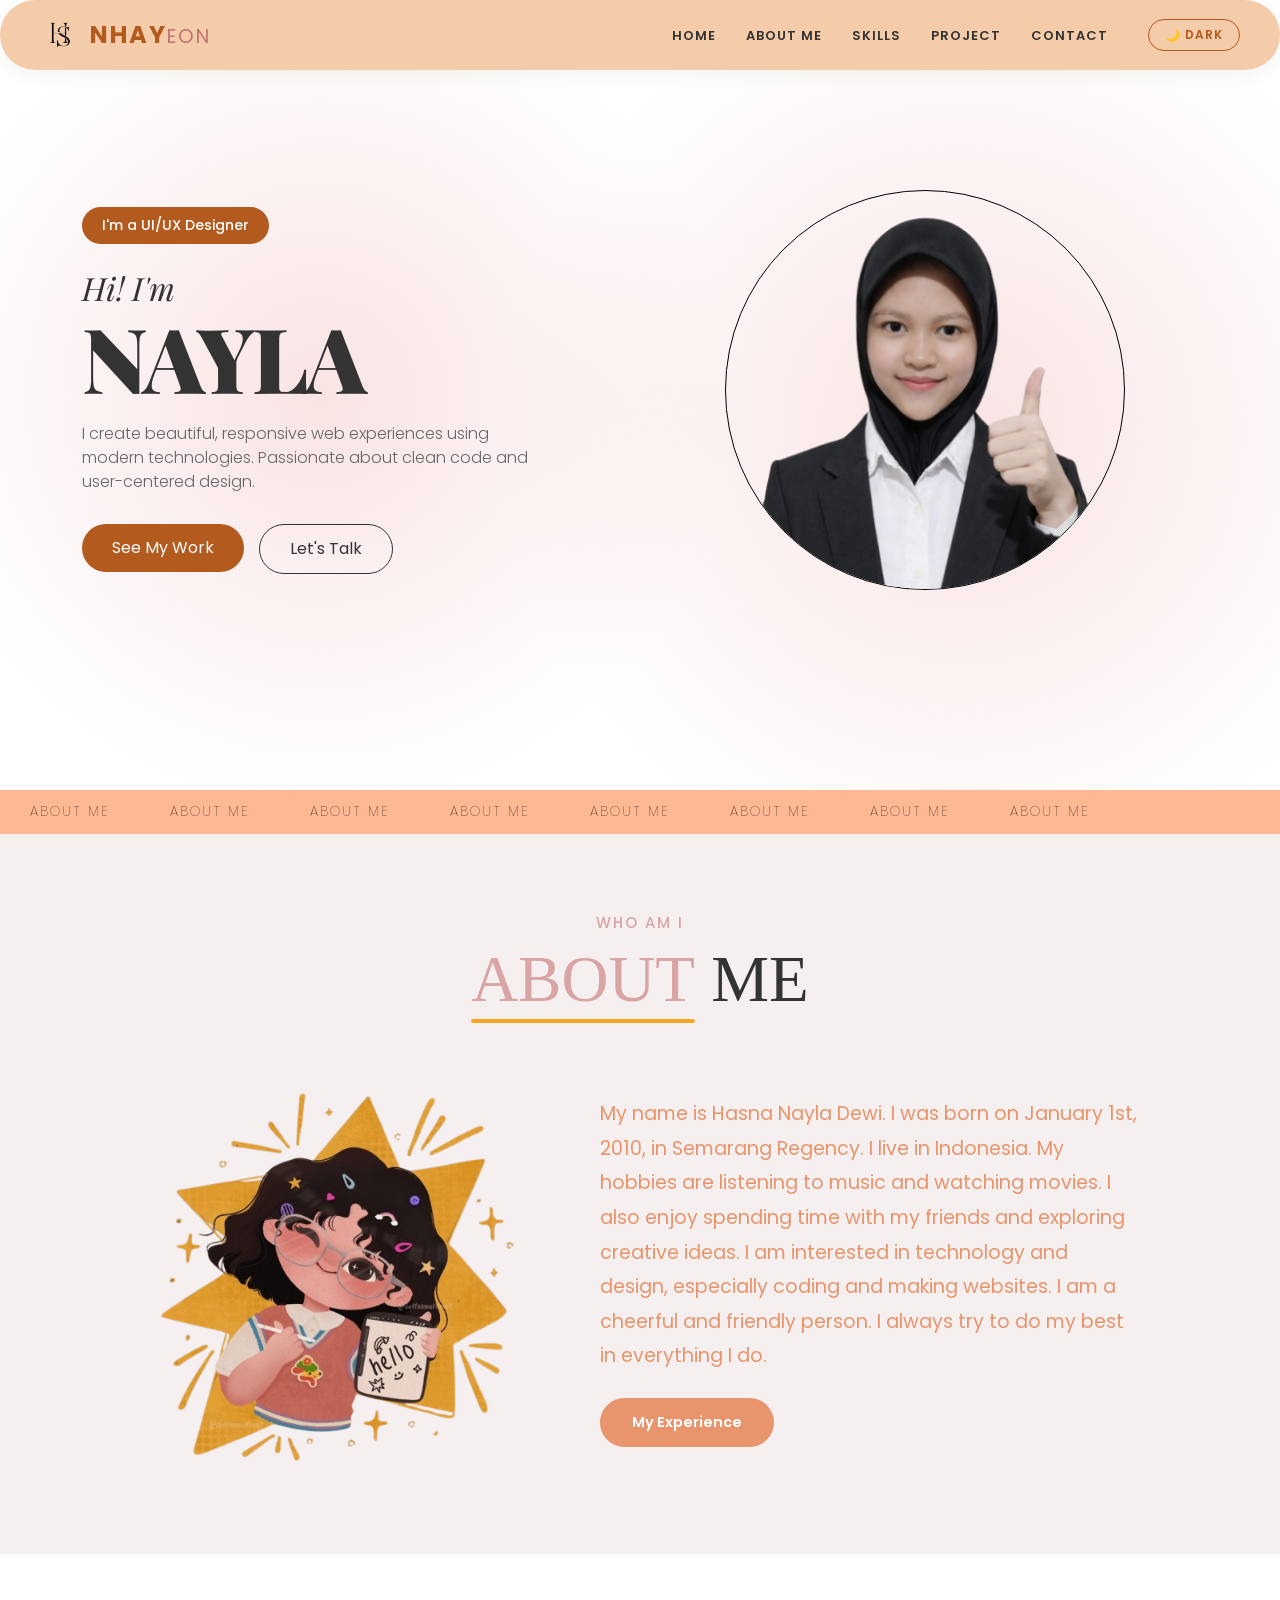
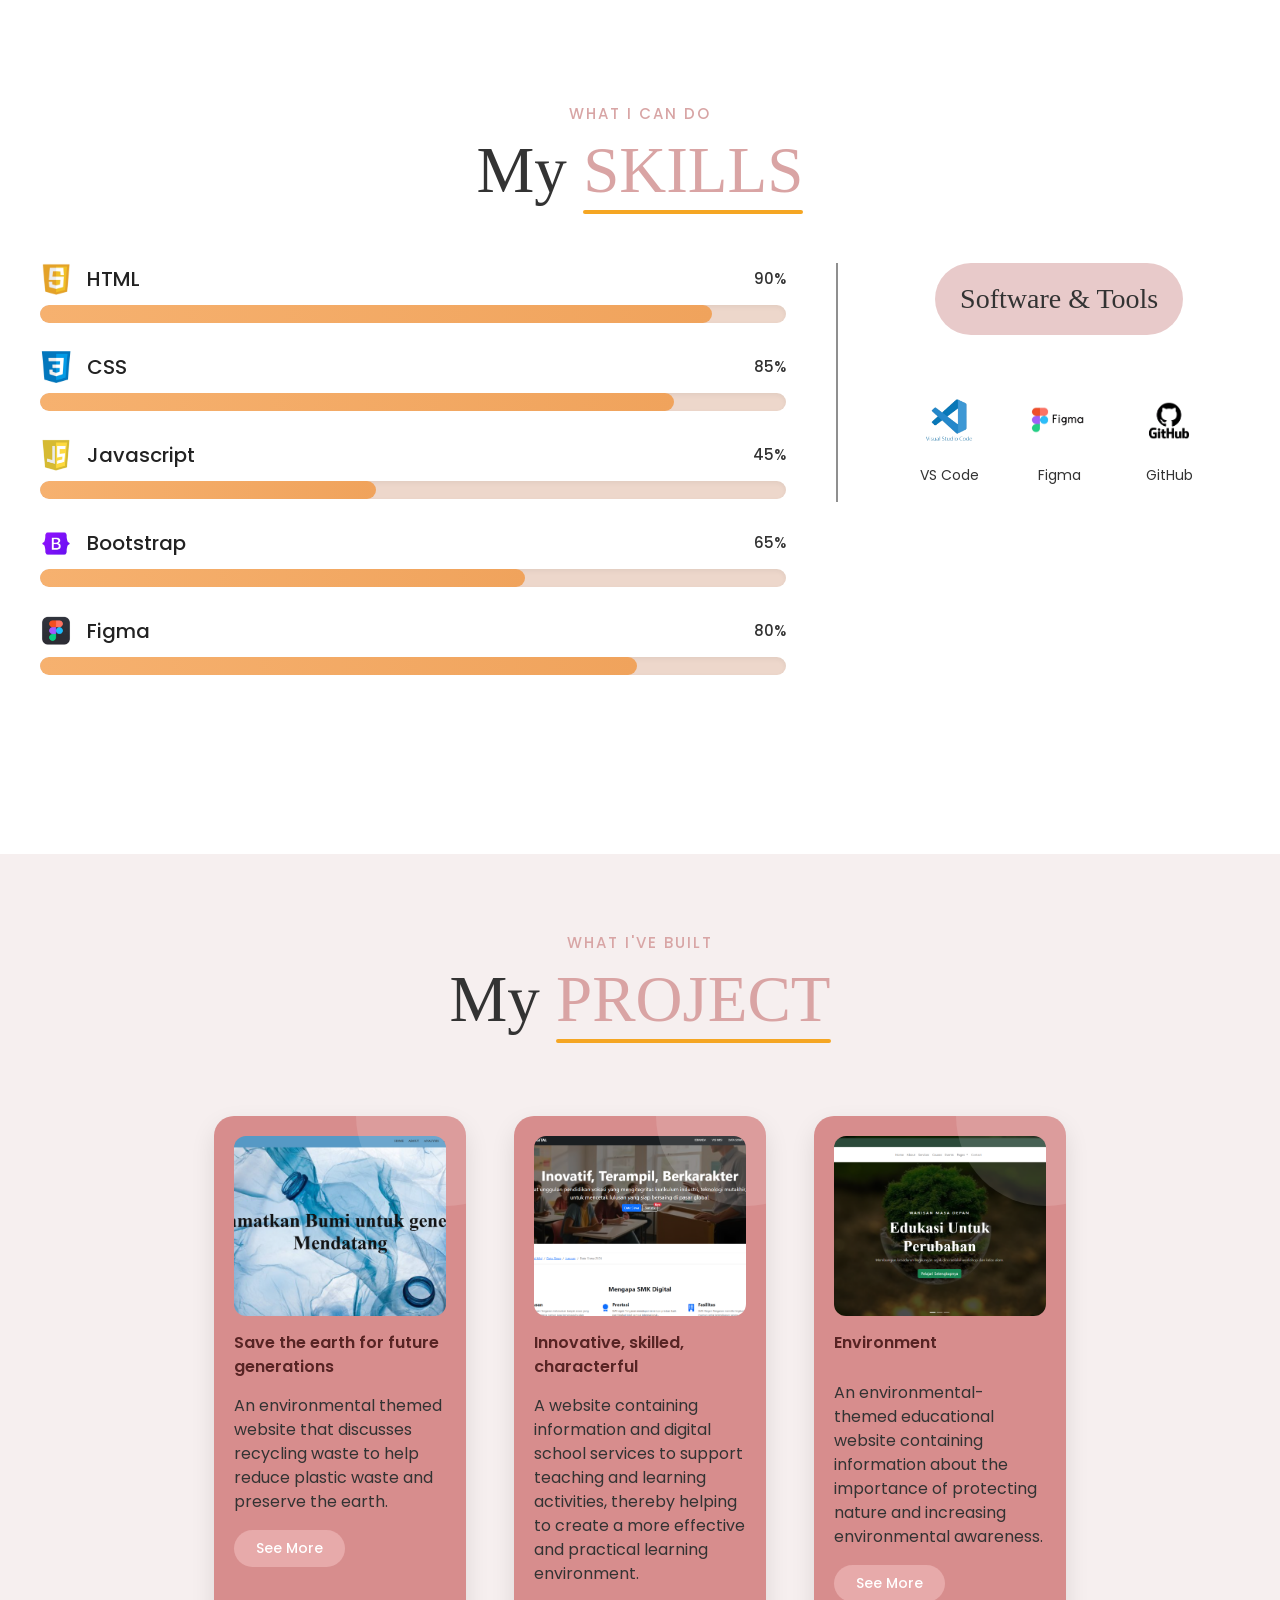
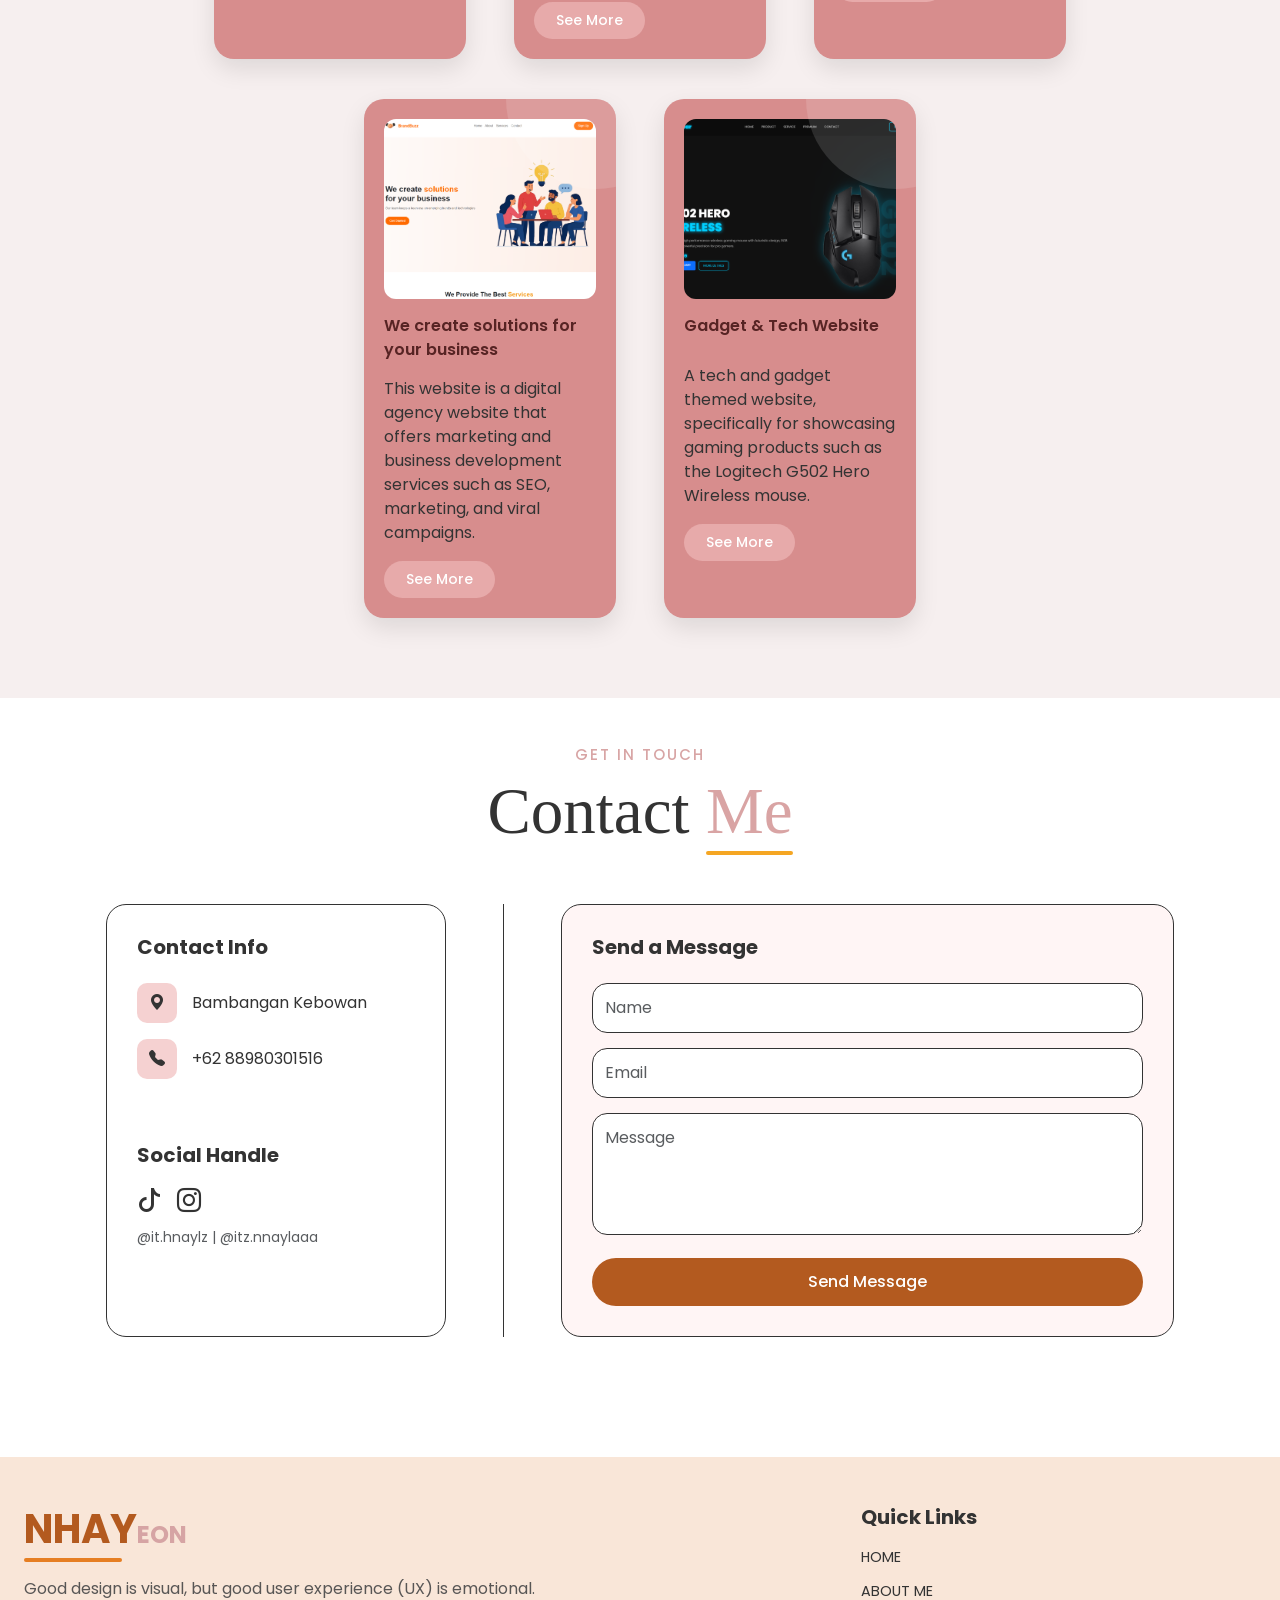
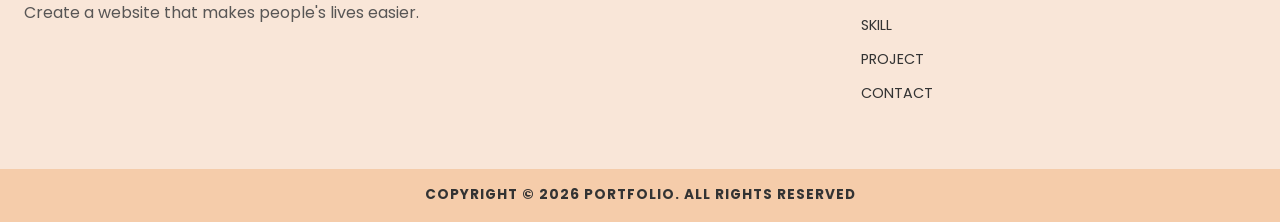
==== commit 219c207c: "Update index.html" ====
--- a/index.html
+++ b/index.html
@@ -65,7 +65,7 @@
 
                 <div class="d-flex">
                     <a href="#project" style="color: inherit; text-decoration: none;"><button class="btn btn-work">See My Work</button></a>
-                    <a href="#contact" style="color: inherit; text-decoration: none;"><button class="btn btn-talk">Let's Talk</button></a>
+                    <button class="btn btn-talk">Let's Talk</button>
                 </div>
 
             </div>
@@ -290,8 +290,9 @@
             <div class="col-lg-3 col-md-4 col-10">
                 <div class="card-project">
                     <img src="img/project (1).png" alt="">
-                    <h5>Selamatkan bumi untuk generasi mendatang</h5>
-                    <a href="https://hnayla902-cell.github.io/kolaborasi-1/" target="_blank">
+                    <h5>Save the earth for future generations</h5>
+                    <P>An environmental themed website that discusses recycling waste to help reduce plastic waste and preserve the earth.</P>
+                    <a href="../kolaborasi/index.html">
                     <button>See More</button></a>
                 </div>
             </div>
@@ -299,8 +300,9 @@
             <div class="col-lg-3 col-md-4 col-10">
                 <div class="card-project">
                     <img src="img/project (2).png" alt="">
-                    <h5>Inovatif, Terampil, Berkarakter</h5>
-                    <a href="https://hnayla902-cell.github.io/tugas2-bootstrap/" target="_blank">
+                    <h5>Innovative, skilled, characterful</h5>
+                    <P>A website containing information and digital school services to support teaching and learning activities, thereby helping to create a more effective and practical learning environment.</P>
+                    <a href="../landingpage-2/index.html">
                     <button>See More</button>
                     </a>
                 </div>
@@ -310,7 +312,8 @@
                 <div class="card-project">
                     <img src="img/project (3).png" alt="">
                     <h5>Environment</h5>
-                    <a href="https://hnayla902-cell.github.io/tugas3-environment/" target="_blank">
+                    <P>An environmental-themed educational website containing information about the importance of protecting nature and increasing environmental awareness.</P>
+                    <a href="../landingpage-3/index.html">
                     <button>See More</button>
                     </a>
                 </div>
@@ -325,7 +328,8 @@
                 <div class="card-project">
                     <img src="img/project (4).png" alt="">
                     <h5>We create solutions for your business</h5>
-                    <a href="https://hnayla902-cell.github.io/tugas-4/" target="_blank">
+                    <P>This website is a digital agency website that offers marketing and business development services such as SEO, marketing, and viral campaigns.</P>
+                    <a href="../landingpage-4/index.html">
                     <button>See More</button>
                     </a>
                 </div>
@@ -335,7 +339,8 @@
                 <div class="card-project">
                     <img src="img/project (5).png" alt="">
                     <h5>Gadget & Tech Website</h5>
-                    <a href="https://hnayla902-cell.github.io/tugas-5/" target="_blank">
+                    <P>A tech and gadget themed website, specifically for showcasing gaming products such as the Logitech G502 Hero Wireless mouse.</P>
+                    <a href="../landingpage-5/index.html">
                     <button>See More</button>
                     </a>
                 </div>
@@ -386,6 +391,7 @@
                         </div>
                         <span>+62 88980301516</span>
                     </div>
+                     <br/><br/>
 
                     <h5 class="fw-bold mb-3">Social Handle</h5>
 
@@ -398,6 +404,7 @@
                         <a href="https://www.instagram.com/itz.nnaylaaa?igsh=MW1uc25hOW0zZWNlaA==" target="_blank" style="color: inherit; text-decoration: none;">
                         <i class="bi bi-instagram"></i>
                         </a>
+                       
 
                     </div>
 
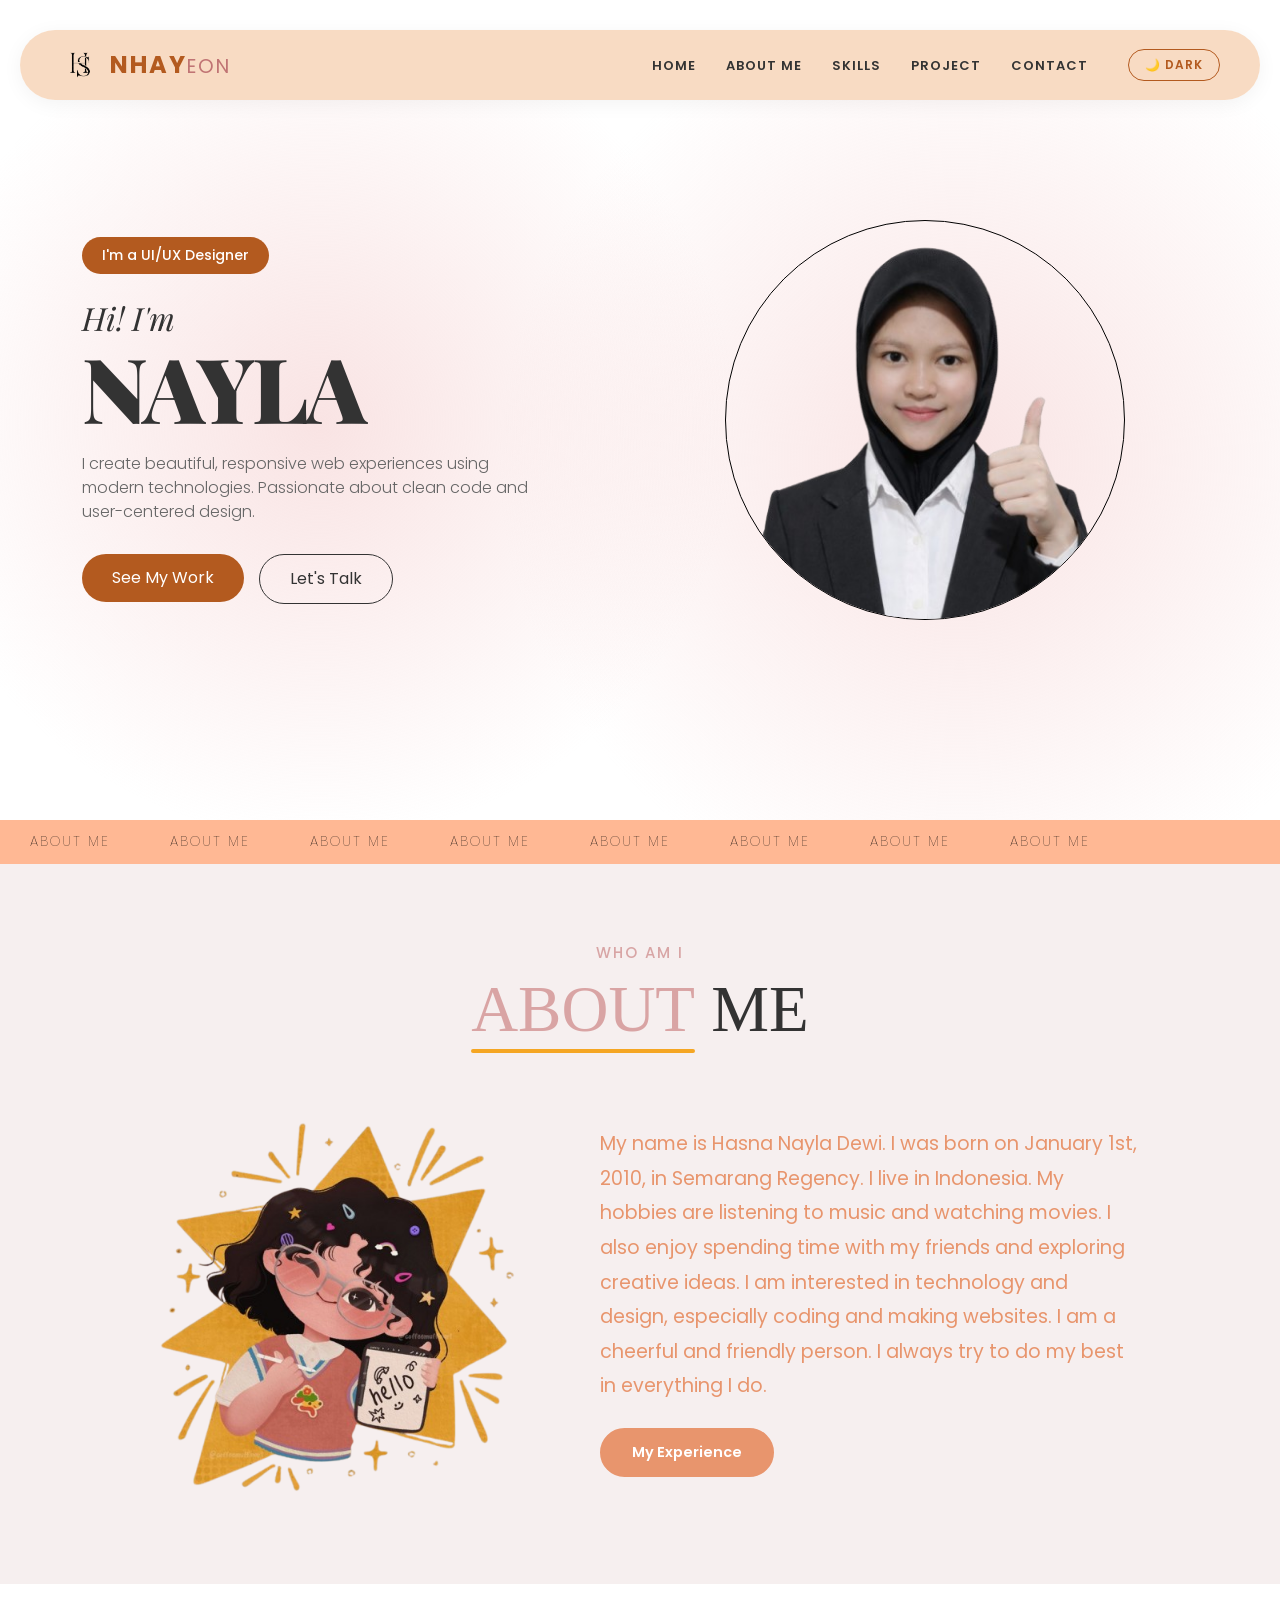
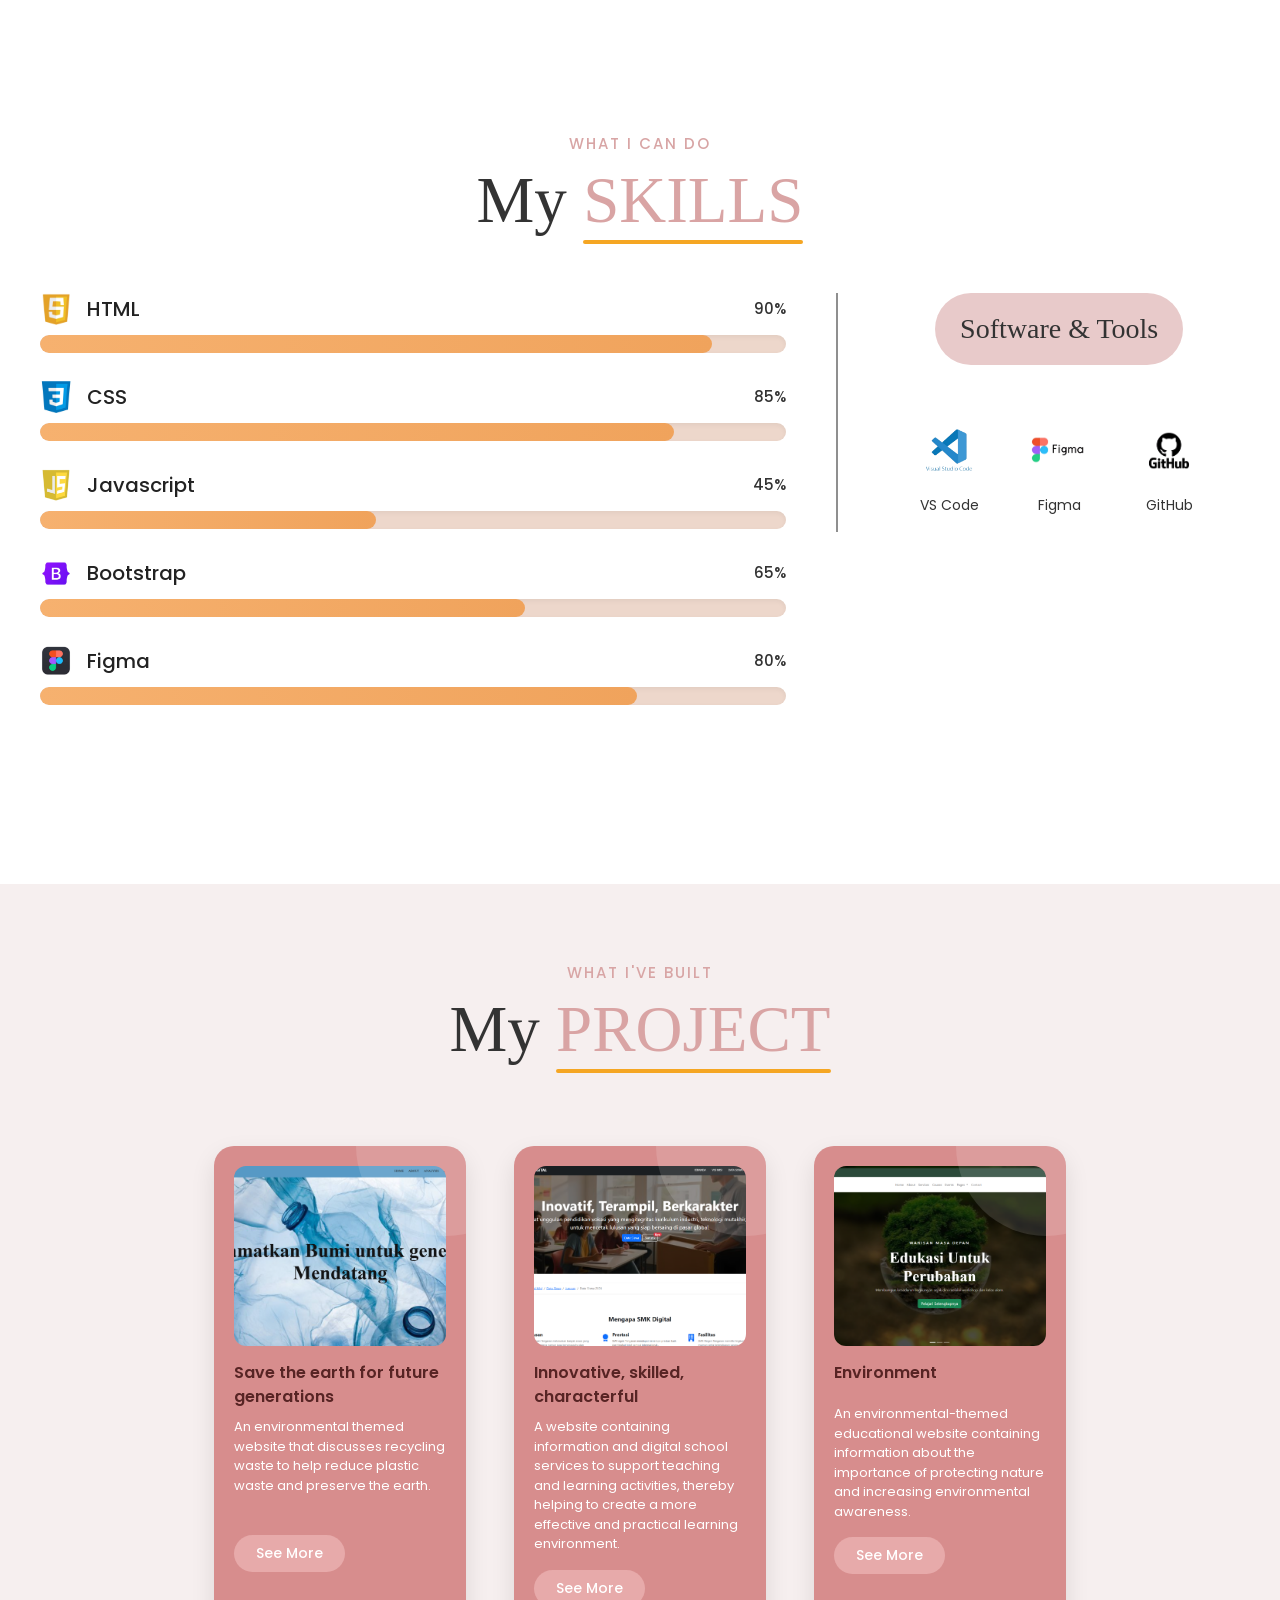
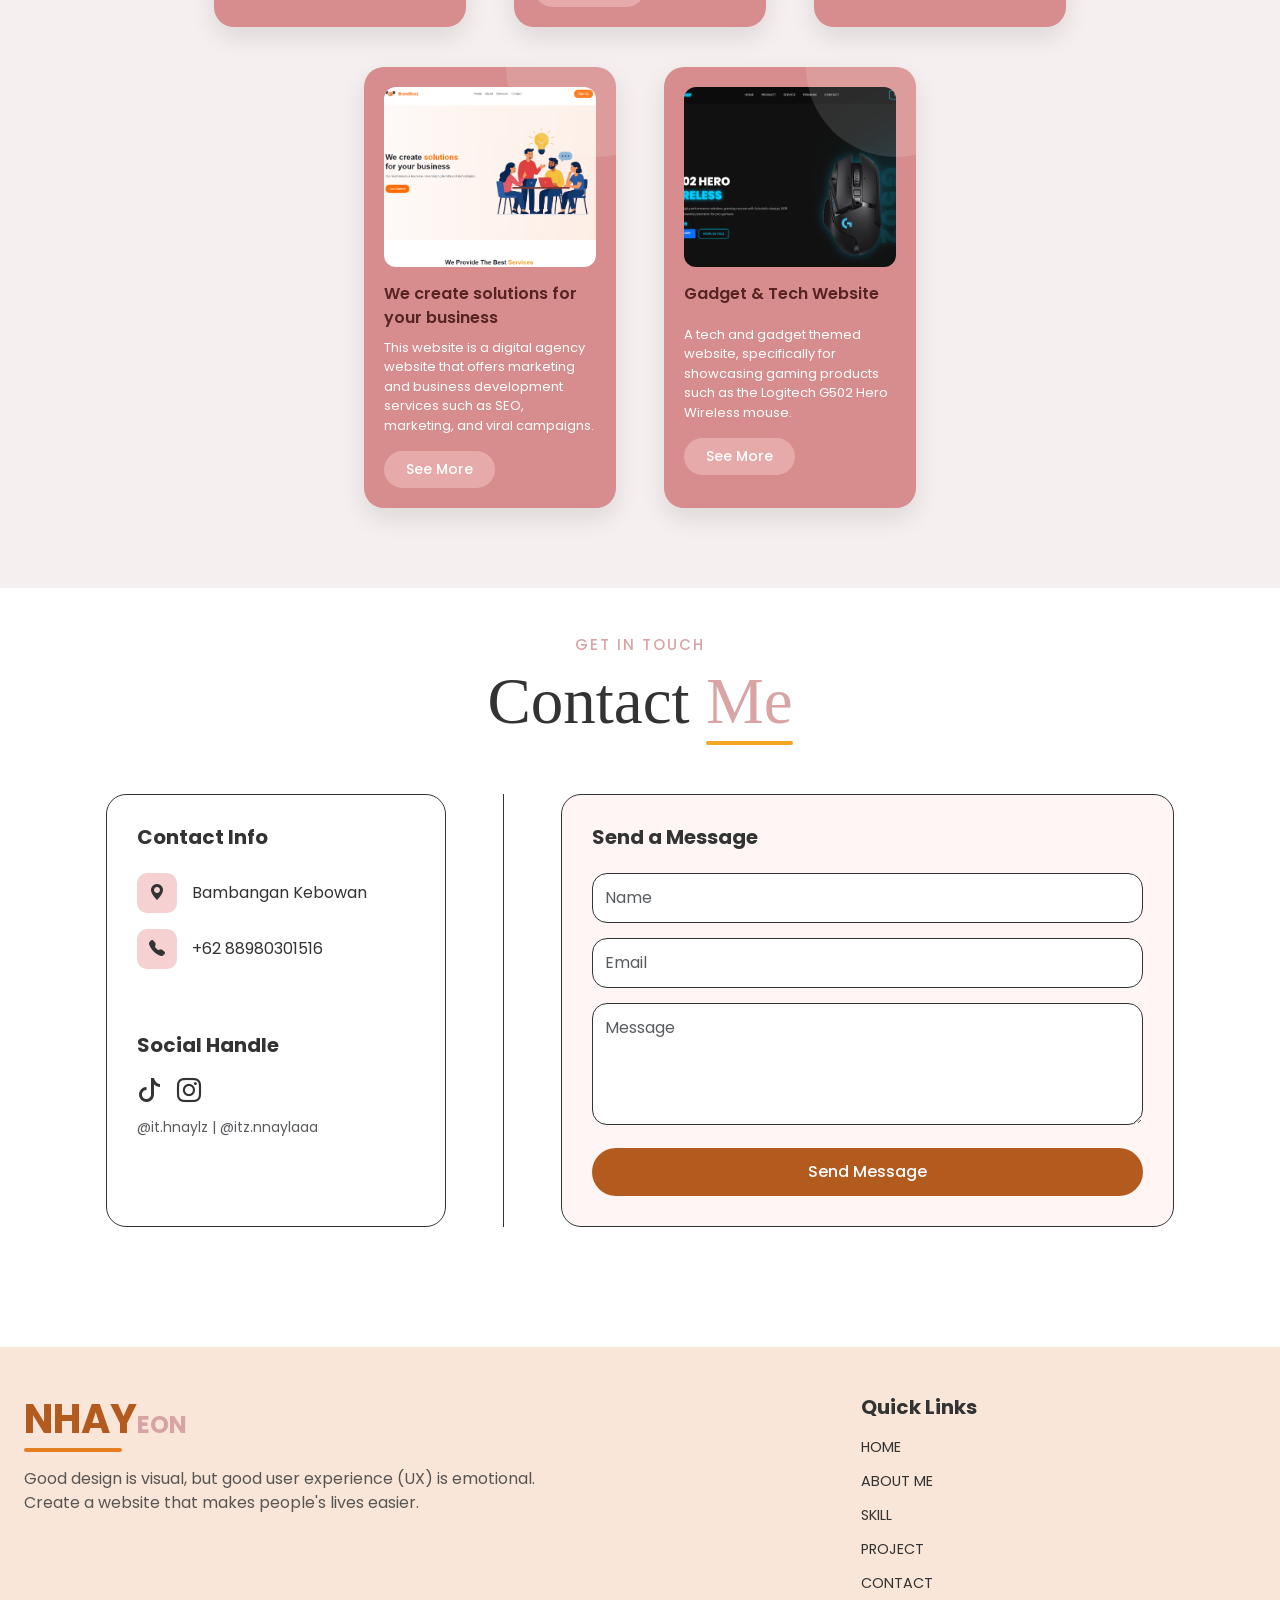
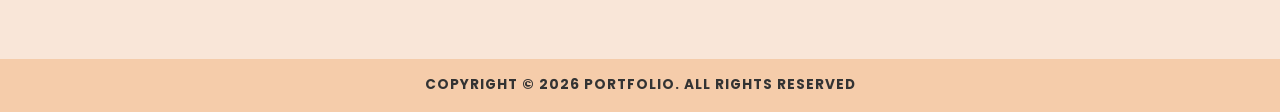
==== commit 637a0fce: "Add files via upload" ====
--- a/index.html
+++ b/index.html
@@ -293,6 +293,7 @@
                     <h5>Save the earth for future generations</h5>
                     <P>An environmental themed website that discusses recycling waste to help reduce plastic waste and preserve the earth.</P>
                     <a href="../kolaborasi/index.html">
+                        <br/>
                     <button>See More</button></a>
                 </div>
             </div>
@@ -542,4 +543,4 @@
 </script>
 
 </body>
-</html>
+</html>
--- a/style.css
+++ b/style.css
@@ -21,16 +21,17 @@
 
 /* Navbar Styling */
 header{
-    padding: 0;
+    padding:10px 20px 0 20px;
 }
 
 .navbar{
-    background-color:#f5ccaa !important;
+    background-color:rgba(245, 204, 170, 0.7) !important;
     backdrop-filter:blur(10px);
     -webkit-backdrop-filter:blur(10px);
-    margin:0 auto;
+    margin:0 auto; 
+    margin-top:20px;
     width:100%;
-    border-radius:50px;
+    border-radius:50px; 
     border:none;
     padding:15px 40px;
     box-shadow:0 4px 20px rgba(0, 0, 0, 0.05);
@@ -741,10 +742,15 @@
     font-size:16px;
     color:#572424;
     margin-top:15px;
-    margin-bottom:15px;
+    margin-bottom:8px;
     min-height:35px;
     font-weight:600;
     line-height:1.5;
+}
+
+.card-project P{
+    color:#572424;
+    font-size:13px;
 }
 
 /* BUTTON */
@@ -1171,7 +1177,11 @@
 }
 
 body.dark-mode .card-project h5{
-    color:#f2ddd0;
+    color:#af7958;
+}
+
+.card-project P{
+    color: #fff;
 }
 
 body.dark-mode .card-project button{
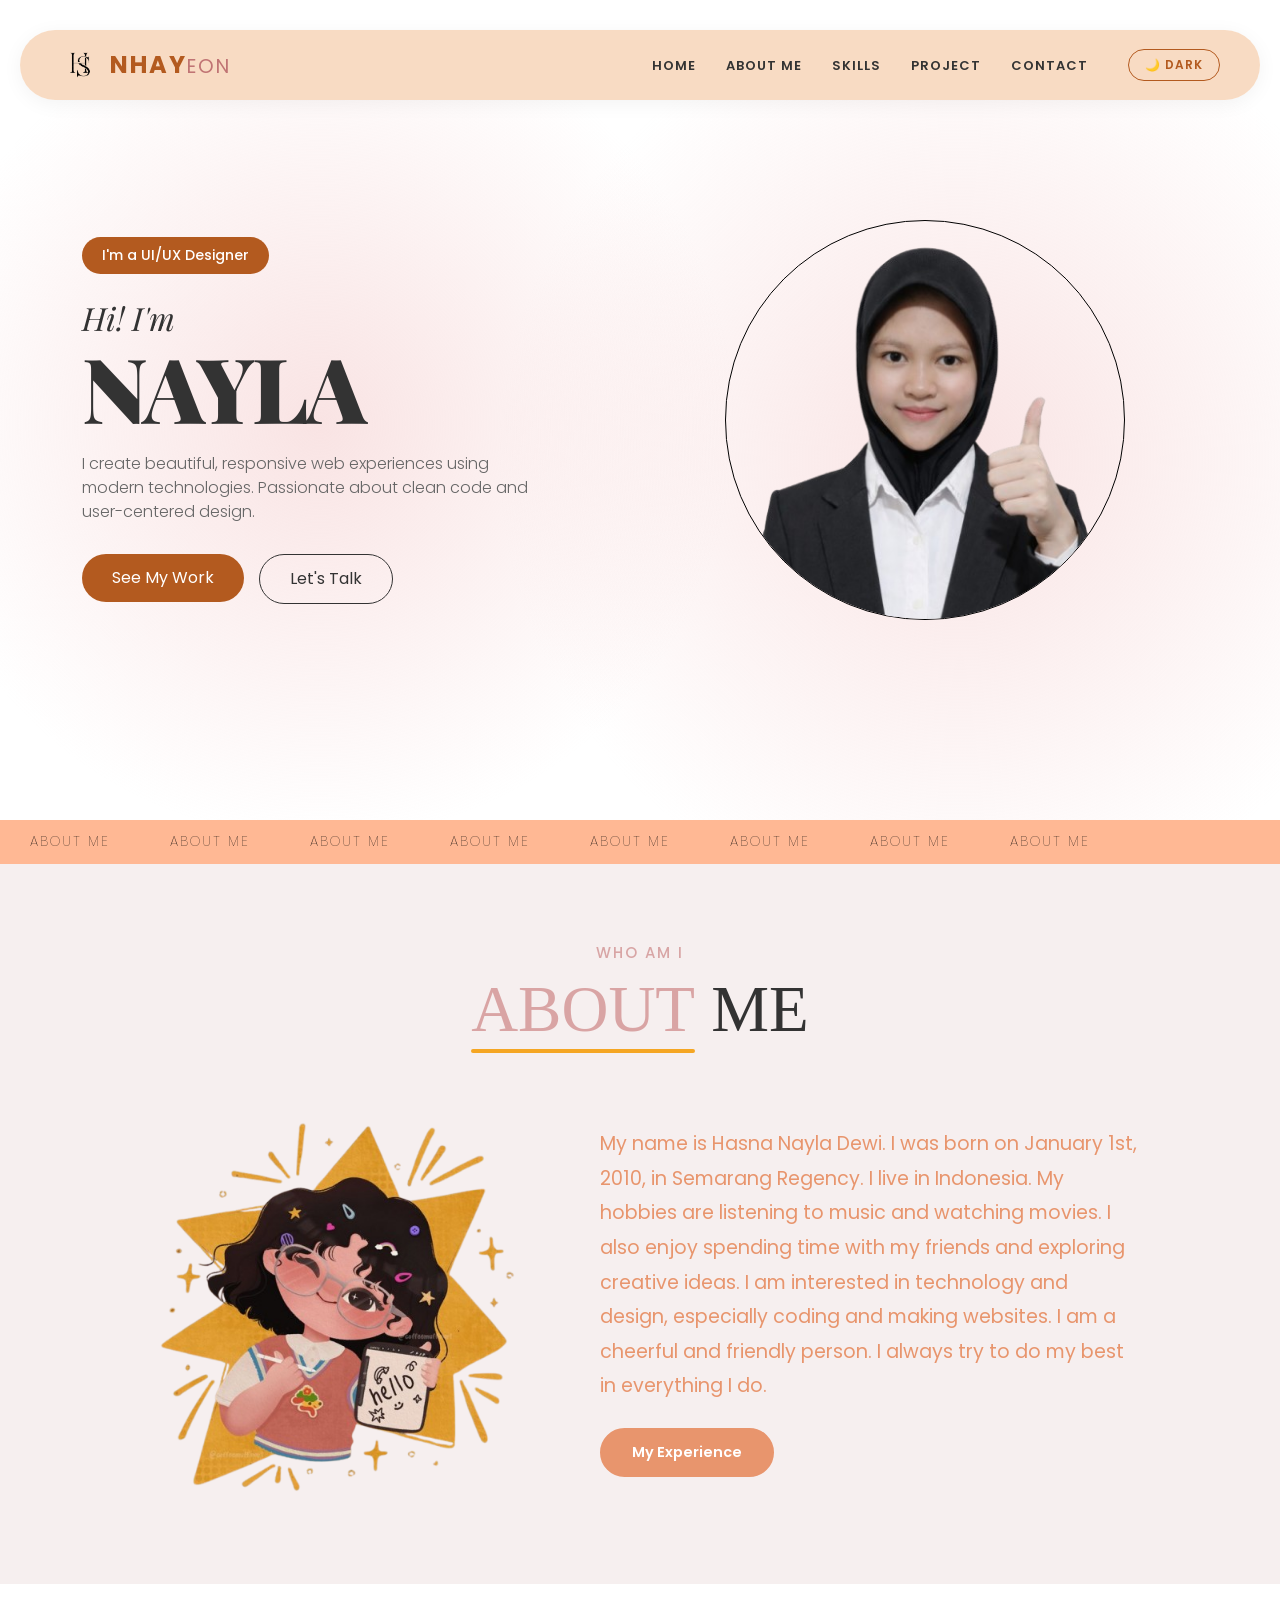
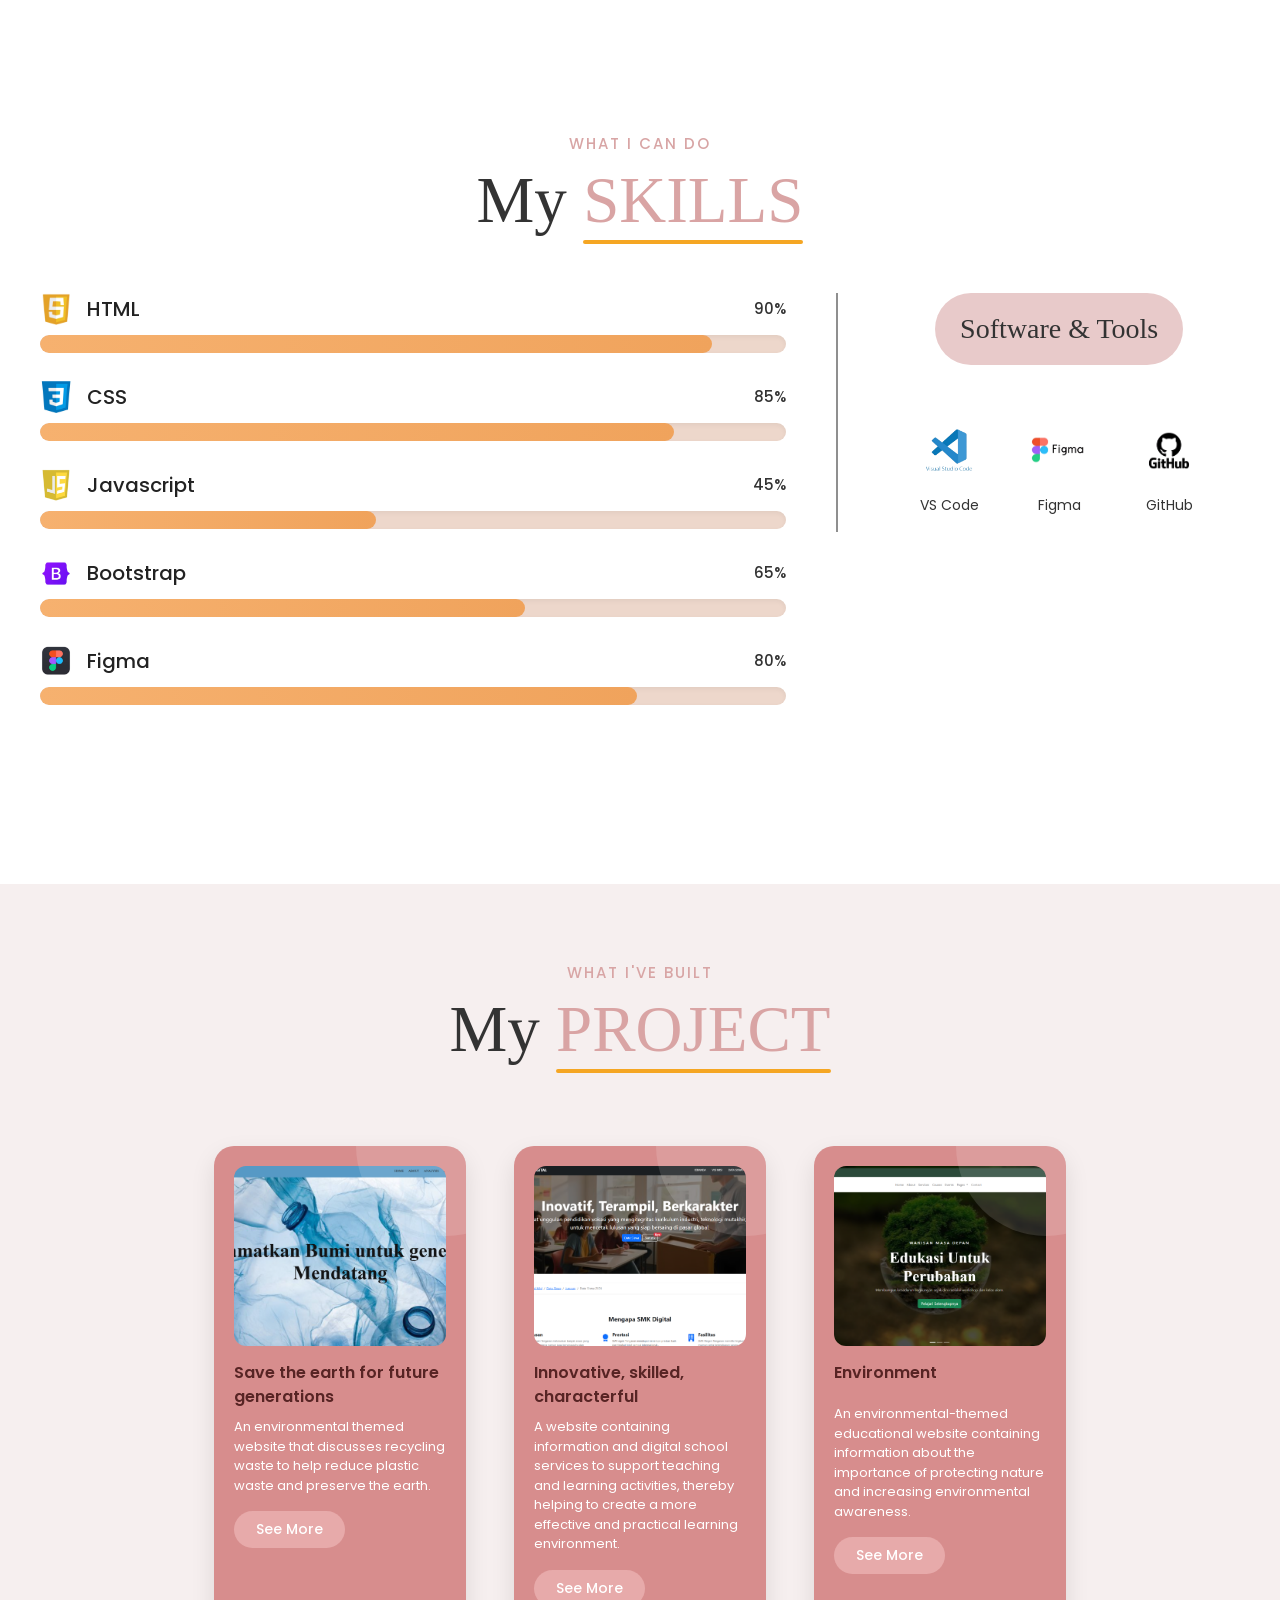
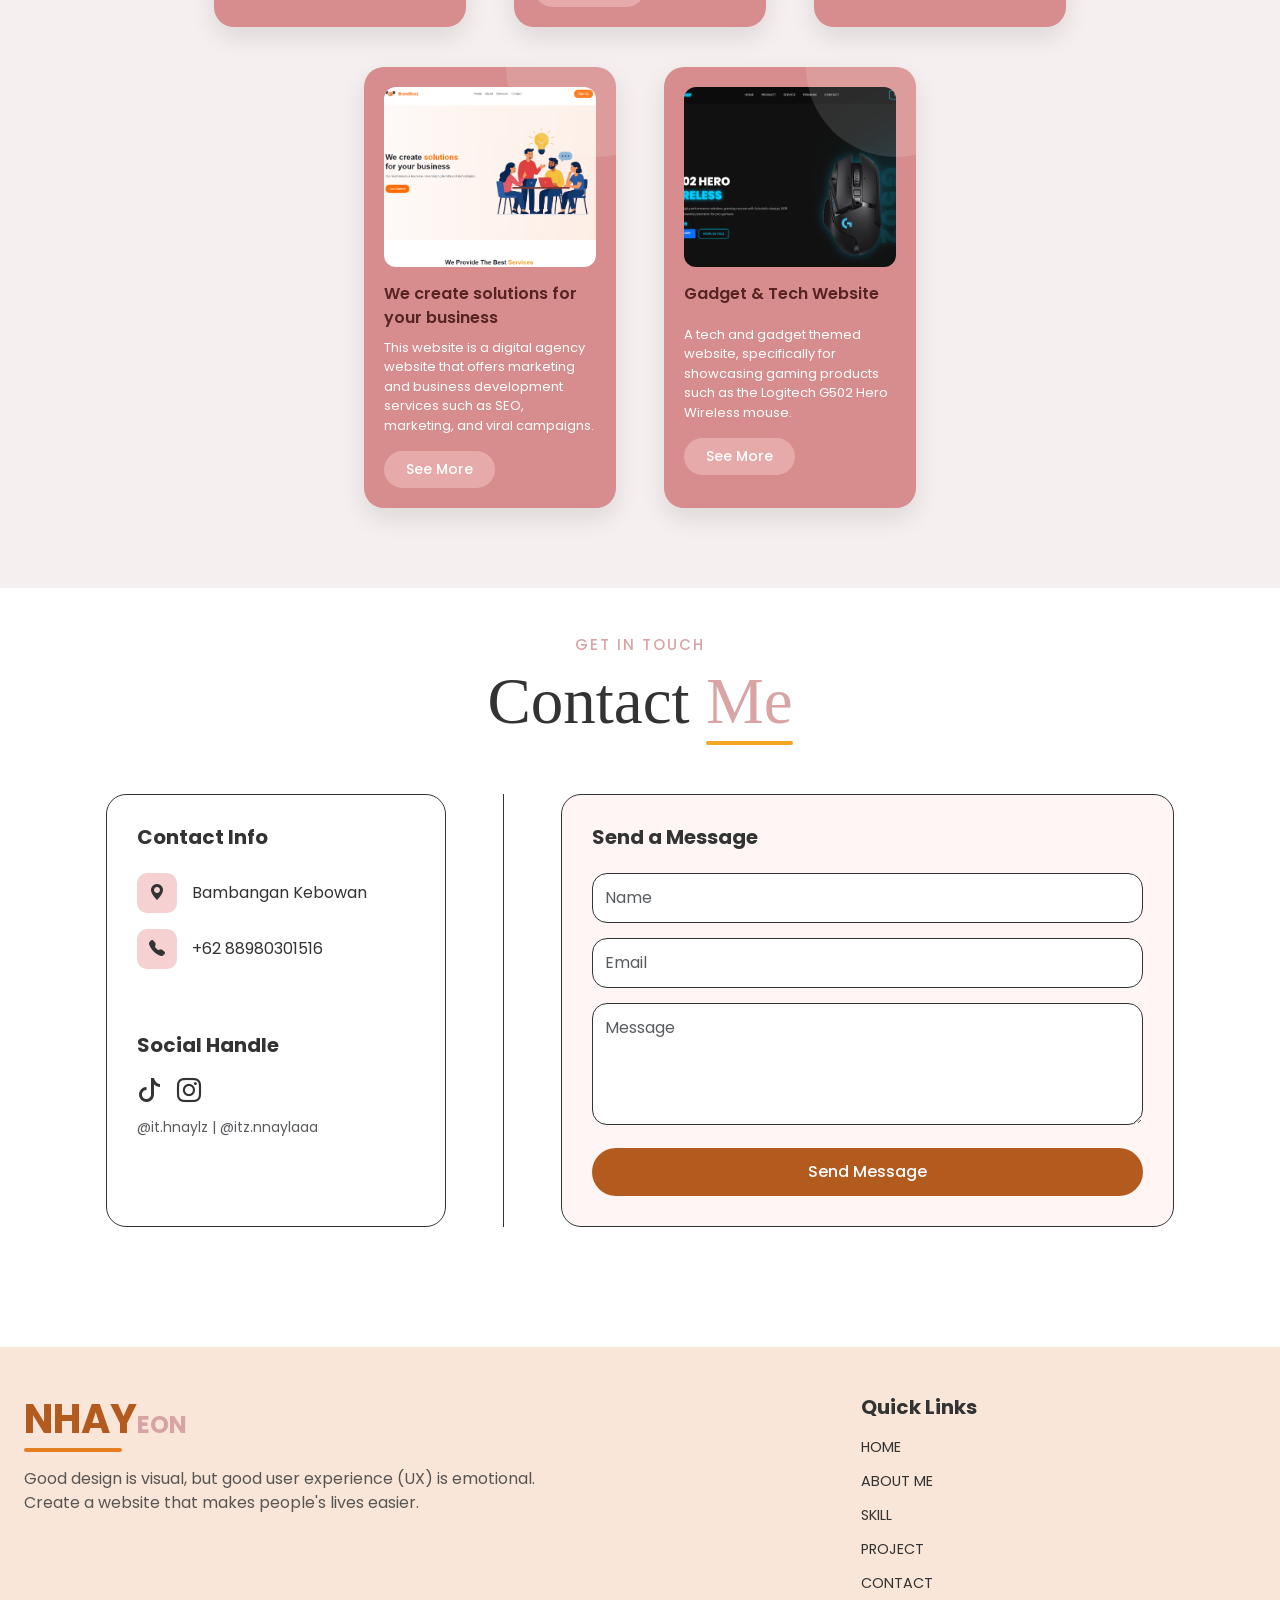
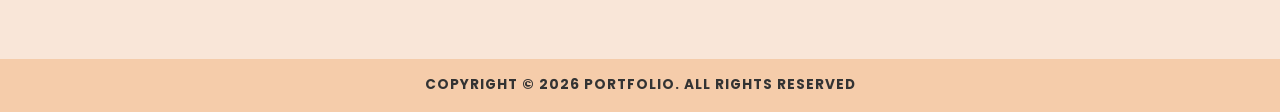
==== commit 70446189: "Update index.html" ====
--- a/index.html
+++ b/index.html
@@ -65,7 +65,7 @@
 
                 <div class="d-flex">
                     <a href="#project" style="color: inherit; text-decoration: none;"><button class="btn btn-work">See My Work</button></a>
-                    <button class="btn btn-talk">Let's Talk</button>
+                    <a href="#contact" style="color: inherit; text-decoration: none;"><button class="btn btn-talk">Let's Talk</button></a>
                 </div>
 
             </div>
@@ -292,8 +292,7 @@
                     <img src="img/project (1).png" alt="">
                     <h5>Save the earth for future generations</h5>
                     <P>An environmental themed website that discusses recycling waste to help reduce plastic waste and preserve the earth.</P>
-                    <a href="../kolaborasi/index.html">
-                        <br/>
+                    <a href="https://hnayla902-cell.github.io/kolaborasi-1/" target="_blank" >
                     <button>See More</button></a>
                 </div>
             </div>
@@ -303,7 +302,7 @@
                     <img src="img/project (2).png" alt="">
                     <h5>Innovative, skilled, characterful</h5>
                     <P>A website containing information and digital school services to support teaching and learning activities, thereby helping to create a more effective and practical learning environment.</P>
-                    <a href="../landingpage-2/index.html">
+                    <a href="https://hnayla902-cell.github.io/tugas2-bootstrap/" target="_blank">
                     <button>See More</button>
                     </a>
                 </div>
@@ -314,7 +313,7 @@
                     <img src="img/project (3).png" alt="">
                     <h5>Environment</h5>
                     <P>An environmental-themed educational website containing information about the importance of protecting nature and increasing environmental awareness.</P>
-                    <a href="../landingpage-3/index.html">
+                    <a href="https://hnayla902-cell.github.io/tugas3-environment/" target="_blank">
                     <button>See More</button>
                     </a>
                 </div>
@@ -330,7 +329,7 @@
                     <img src="img/project (4).png" alt="">
                     <h5>We create solutions for your business</h5>
                     <P>This website is a digital agency website that offers marketing and business development services such as SEO, marketing, and viral campaigns.</P>
-                    <a href="../landingpage-4/index.html">
+                    <a href="https://hnayla902-cell.github.io/tugas-4/" target="_blank">
                     <button>See More</button>
                     </a>
                 </div>
@@ -341,7 +340,7 @@
                     <img src="img/project (5).png" alt="">
                     <h5>Gadget & Tech Website</h5>
                     <P>A tech and gadget themed website, specifically for showcasing gaming products such as the Logitech G502 Hero Wireless mouse.</P>
-                    <a href="../landingpage-5/index.html">
+                    <a href="https://hnayla902-cell.github.io/tugas-5/" target="_blank">
                     <button>See More</button>
                     </a>
                 </div>
@@ -543,4 +542,4 @@
 </script>
 
 </body>
-</html>+</html>
